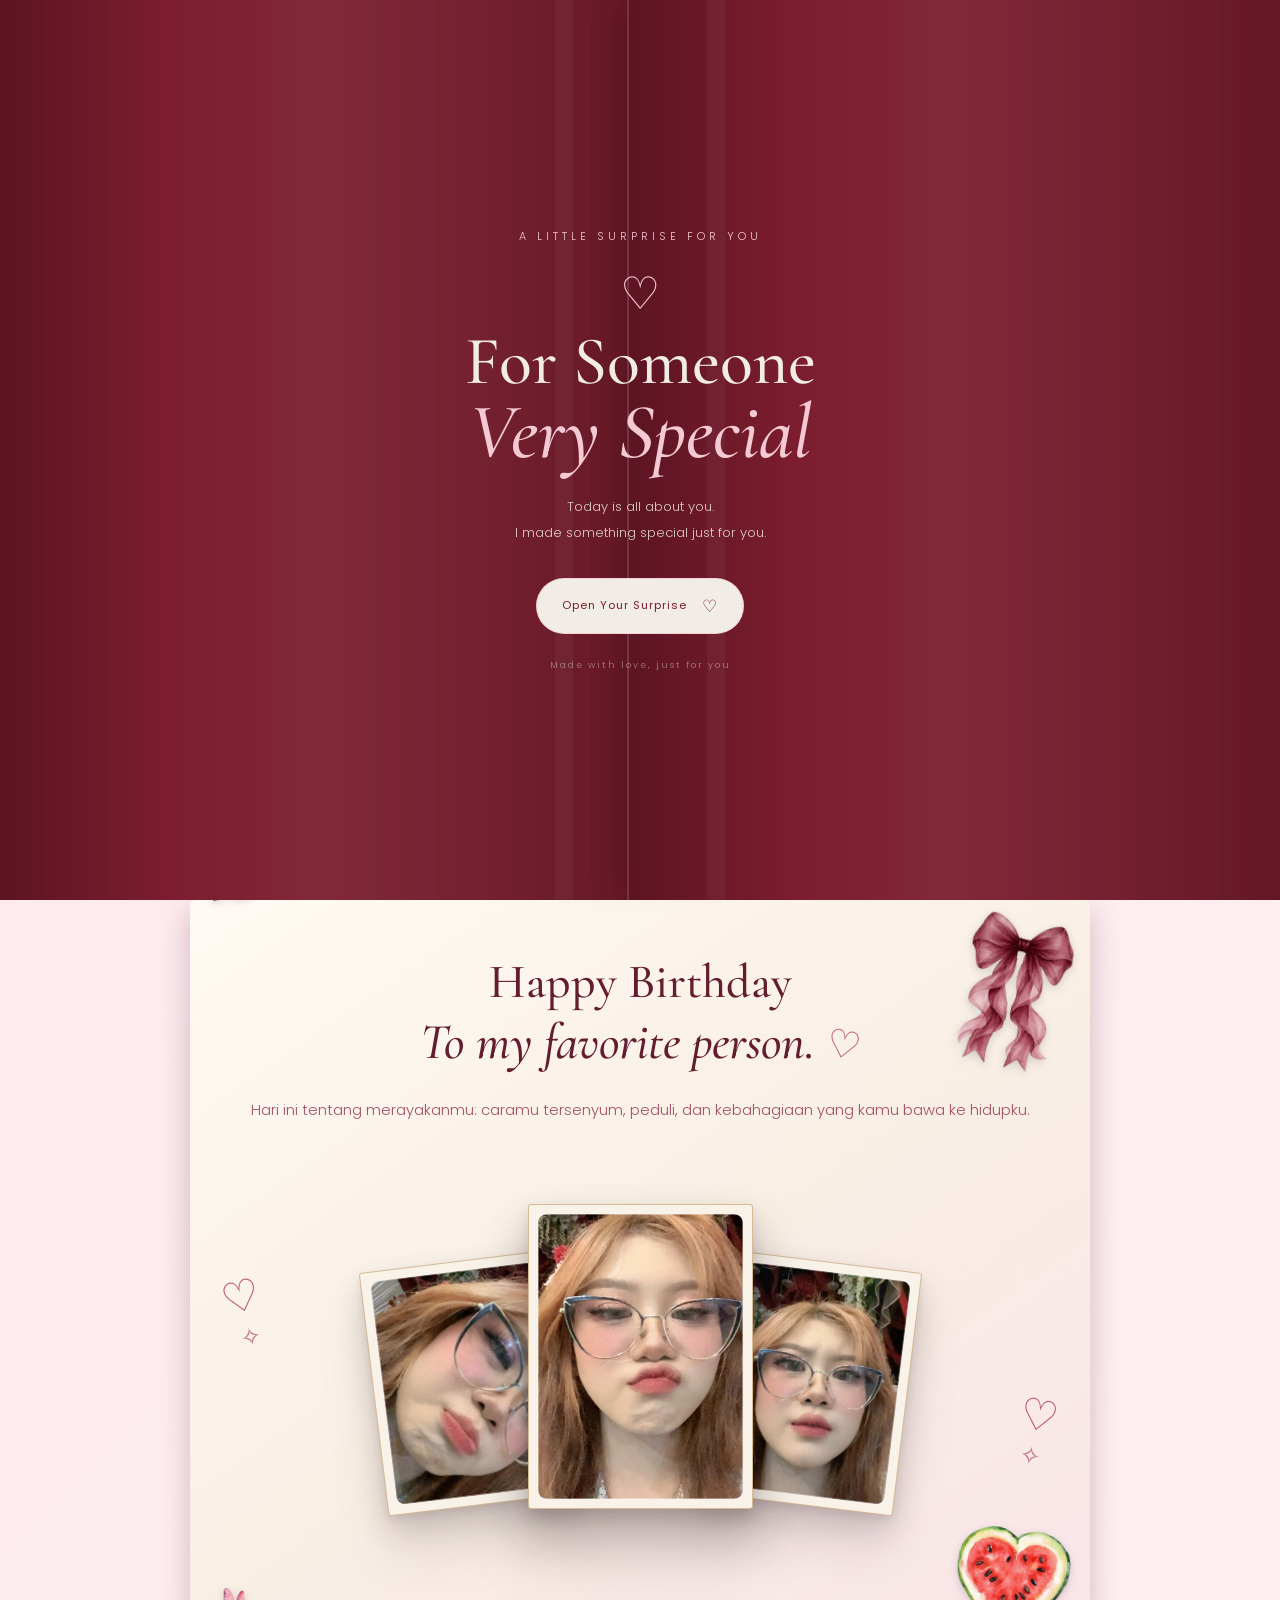
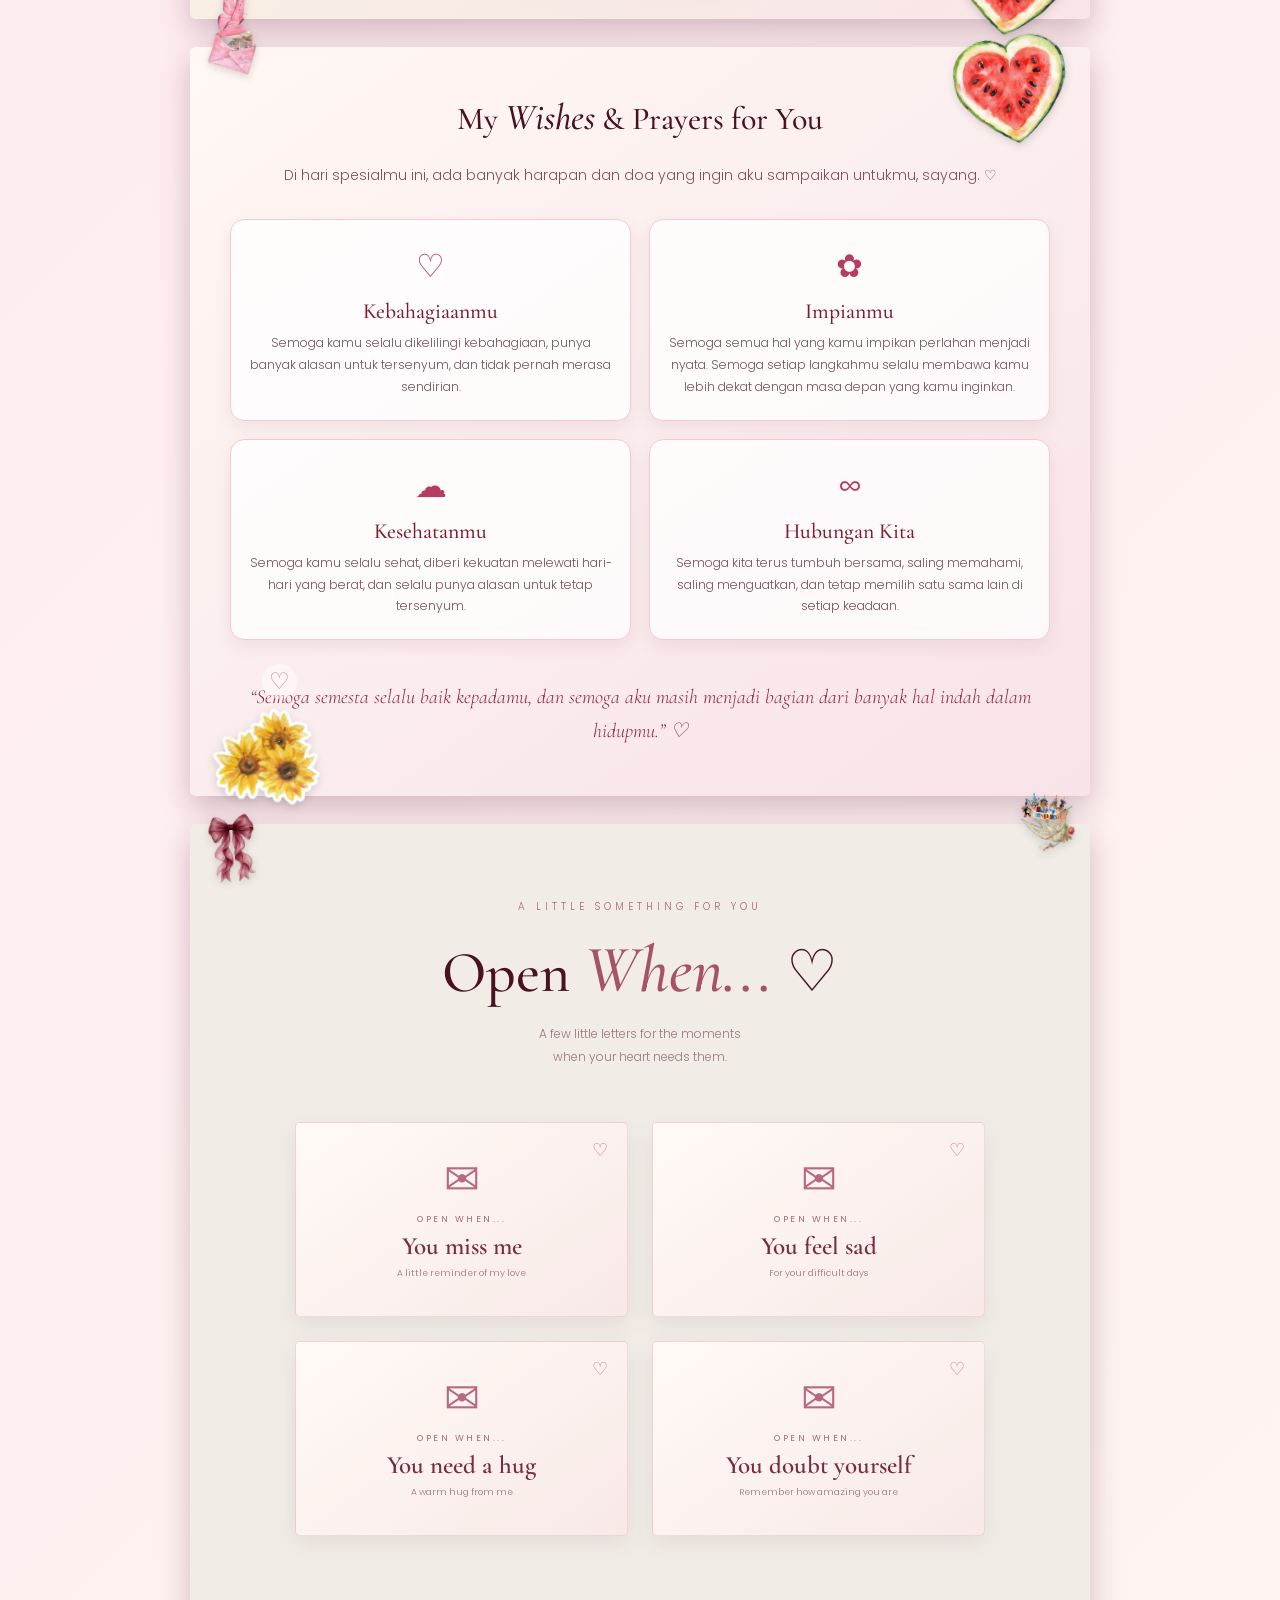
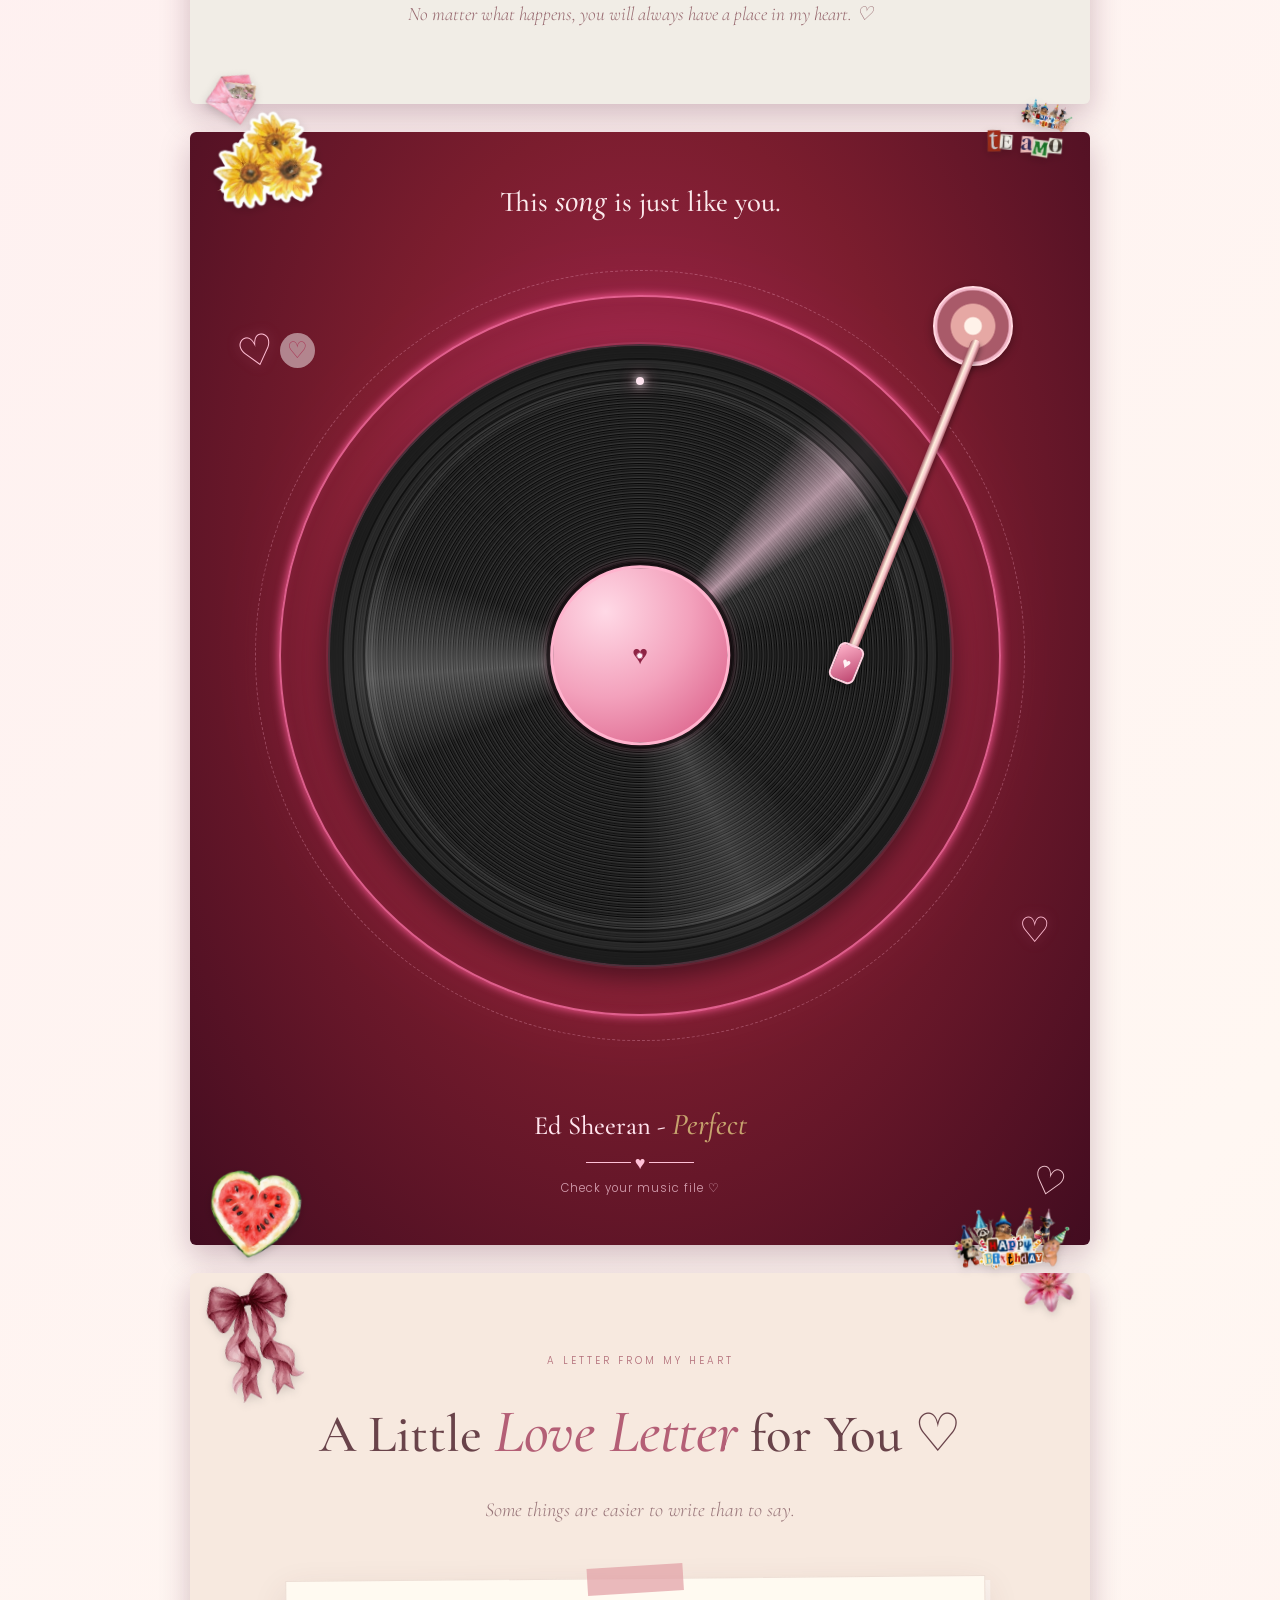
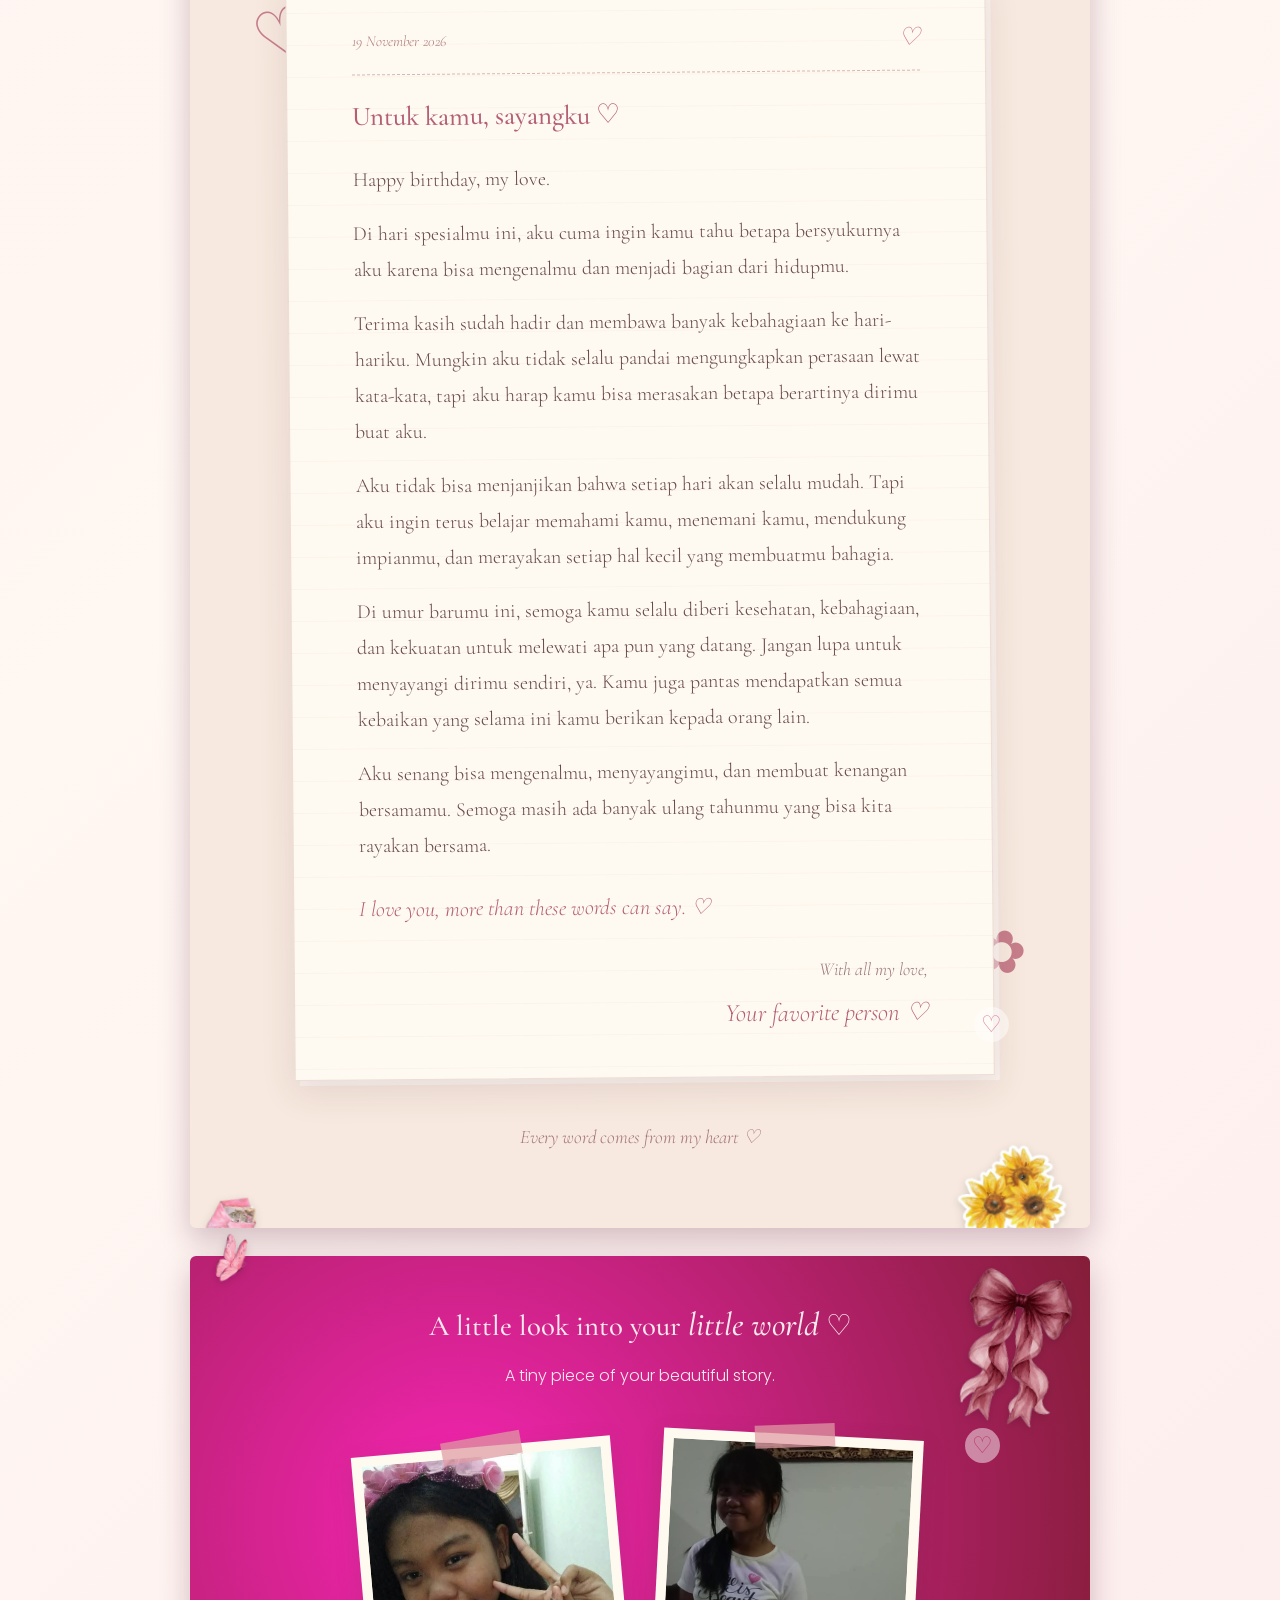
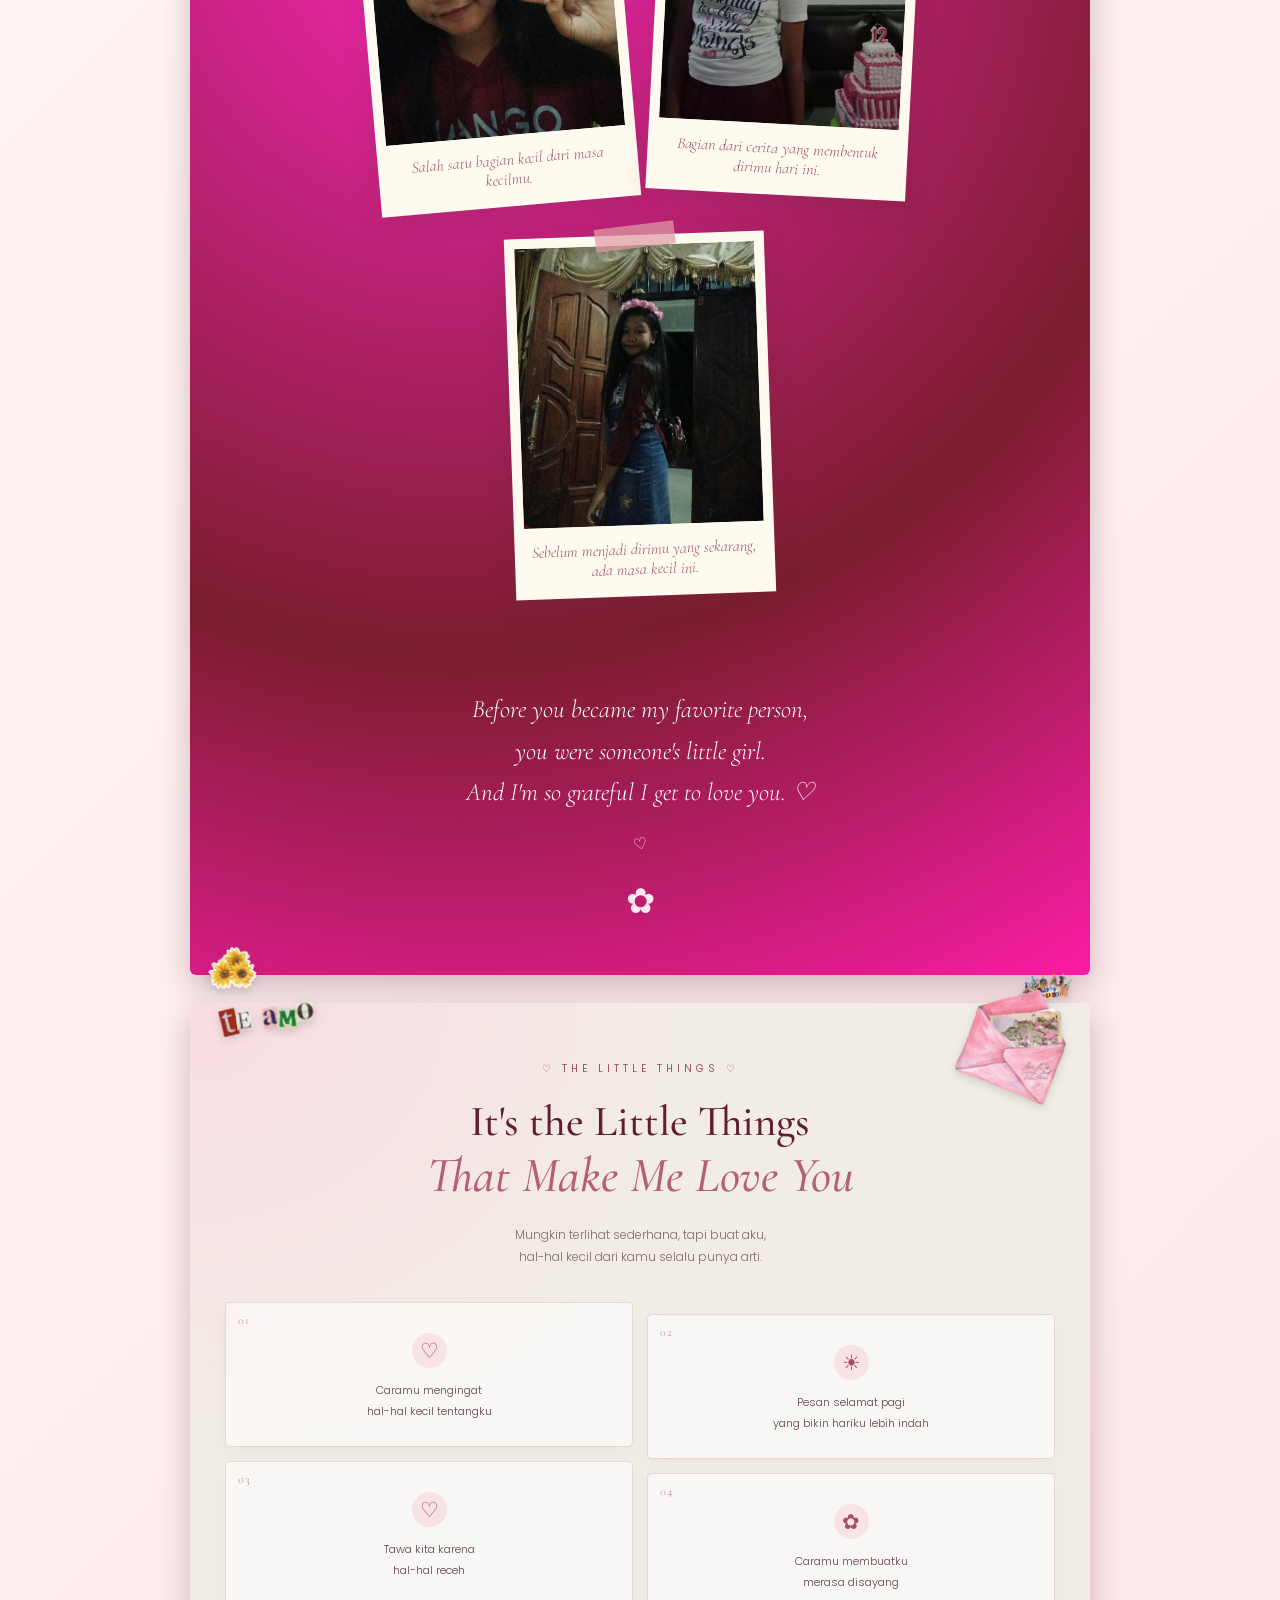
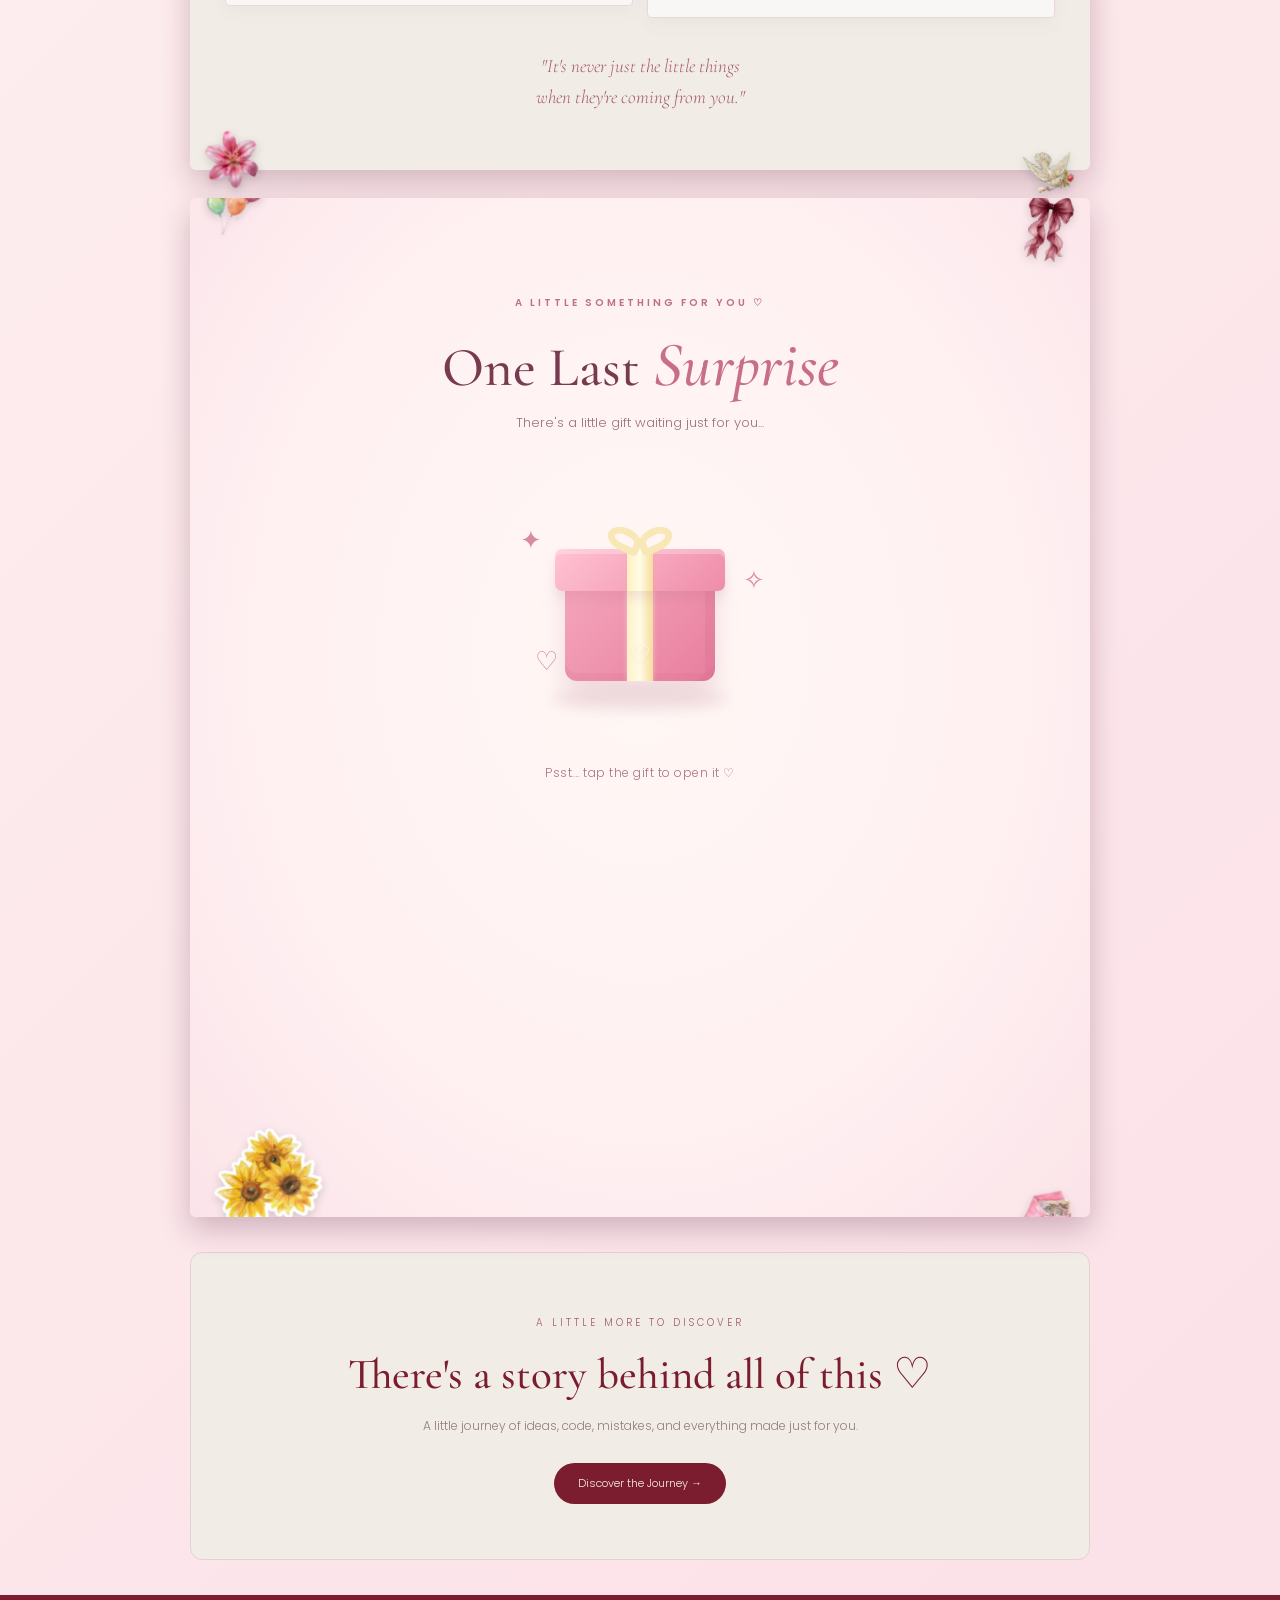
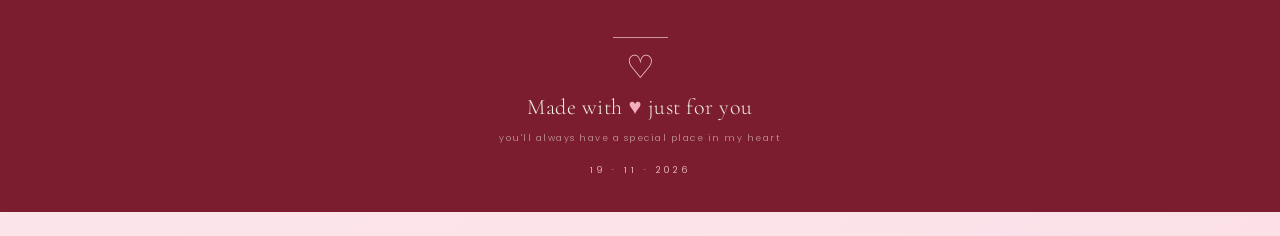
==== index.html @ ea7ae736 "Add files via upload" ====
<!DOCTYPE html>
<html lang="id">
<head>

<head>
  <meta charset="UTF-8">
  <meta name="viewport" content="width=device-width, initial-scale=1, viewport-fit=cover">
  <meta name="viewport" content="width=device-width, initial-scale=1.0">
  <title>For My Love ♡</title>

  <!-- Logo di tab browser -->
  <link rel="icon" type="image/png" href="img/stiker5.png">

  <!-- Font -->
  <link href="https://fonts.googleapis.com/css2?family=Cormorant+Garamond:ital,wght@0,500;1,500&family=Poppins:wght@300;400&display=swap" rel="stylesheet">

  <!-- CSS -->
  <link rel="stylesheet" href="style.css">
  
</head>

<body>




<!-- MINI FLOATING MUSIC CONTROL -->
<div class="floating-music" id="floatingMusic">
  <span class="floating-music-disc">♫</span>

  <button
    type="button"
    id="floatingMusicBtn"
    aria-label="Putar musik"
    title="Putar musik"
  >
    <span id="floatingMusicIcon">▶</span>
  </button>
</div>

<!-- ELEGANT CHAPTER NAVIGATION -->
<nav class="chapter-nav" id="chapterNav" aria-label="Navigasi halaman">
</nav>

  <!-- WELCOME OPENING SCREEN -->
<div class="welcome-screen" id="welcomeScreen">

  <div class="welcome-curtain curtain-left"></div>
  <div class="welcome-curtain curtain-right"></div>

  <div class="welcome-content" id="welcomeContent">

    <span class="welcome-subtitle">A little surprise for you</span>

    <div class="welcome-decoration">♡</div>

    <h1>
      For Someone<br>
      <em>Very Special</em>
    </h1>

    <p>
      Today is all about you.<br>
      I made something special just for you.
    </p>

    <button id="openBirthday">
      Open Your Surprise
      <span>♡</span>
    </button>

    <small>Made with love, just for you</small>

  </div>

</div>


<!-- 1. Hero - Birthday Cover -->
<section class="slide red hero hero-romantic">

  <div class="hero-decoration hero-star">✦</div>
  <div class="hero-decoration hero-heart">♡</div>
  <div class="hero-decoration hero-sparkle">✧</div>

  <div class="hero-photo-wrap">
    <span class="hero-photo-tape"></span>
    <span class="ph hero-photo">
      <img src="img/foto1.jpeg" alt="Foto ulang tahunmu">
    </span>
    <span class="hero-photo-caption">my favorite girl ♡</span>
  </div>

  <div class="hero-content">
    <span class="hero-eyebrow">A SPECIAL DAY FOR SOMEONE SPECIAL</span>

    <h1>Happy <em>Birthday</em></h1>

    <div class="hero-divider">
      <span></span> ♡ <span></span>
    </div>

    <h2>Ni Komang Ayu<br>Widiastuti</h2>

    <div class="hero-date">
      <span>19</span>
      <span class="date-divider">/</span>
      <span>11</span>
      <span class="date-divider">/</span>
      <span>2026</span>
    </div>

    <p class="hero-message">
      To the girl who makes<br>
      my world a little more beautiful.
    </p>

    <span class="hero-bottom-note">made with all my love ♡</span>
  </div>
  

</section>

<section class="birthday-countdown-strip">
  <p class="countdown-strip-label">
    ✦ COUNTING DOWN TO YOUR SPECIAL DAY ♡
  </p>

  <div class="countdown-strip-timer">
    <div>
      <span id="count-days">19</span>
      <small>DAYS</small>
    </div>
    <span>:</span>
    <div>
      <span id="count-hours">00</span>
      <small>HOURS</small>
    </div>
    <span>:</span>
    <div>
      <span id="count-minutes">00</span>
      <small>MINUTES</small>
    </div>
    <span>:</span>
    <div>
      <span id="count-seconds">00</span>
      <small>SECONDS</small>
    </div>
  </div>

  <p id="countdown-message">
    Every second brings us closer to you ♡
  </p>
</section>





<!-- 2. Favorite Person -->
<section class="slide cream center favorite-section">

  <div class="favorite-heading">
    <h3>Happy Birthday</h3>
    <h3><em>To my favorite person.</em> <span class="heading-heart">♡</span></h3>
  </div>

  <p class="favorite-message">
    Hari ini tentang merayakanmu: caramu tersenyum, peduli,
    dan kebahagiaan yang kamu bawa ke hidupku.
  </p>

  <div class="favorite-gallery">
    <span class="favorite-deco deco-left">♡<small>✧</small></span>

    <div class="favorite-photo">
      <img src="img/1.jpeg" alt="Foto kenangan 1">
    </div>

    <div class="favorite-photo">
      <img src="img/2.jpeg" alt="Foto kenangan 2">
    </div>

    <div class="favorite-photo">
      <img src="img/3.jpeg" alt="Foto kenangan 3">
    </div>

    <span class="favorite-deco deco-right">♡<small>✧</small></span>
  </div>

  <button class="hidden-love-heart heart-pos-1"
        data-heart="1" aria-label="Temukan hati tersembunyi">♡</button>
</section>



<!-- 3. Harapan dan Doa -->
<section class="slide cream center wishes-section">
  <h3>My <em>Wishes</em> & Prayers for You</h3>

  <p class="wishes-intro">
    Di hari spesialmu ini, ada banyak harapan dan doa
    yang ingin aku sampaikan untukmu, sayang. ♡
  </p>

  <div class="wishes-grid">

    <div class="wish-card">
      <span class="wish-icon">♡</span>
      <h4>Kebahagiaanmu</h4>
      <p>
        Semoga kamu selalu dikelilingi kebahagiaan,
        punya banyak alasan untuk tersenyum,
        dan tidak pernah merasa sendirian.
      </p>
    </div>

    <div class="wish-card">
      <span class="wish-icon">✿</span>
      <h4>Impianmu</h4>
      <p>
        Semoga semua hal yang kamu impikan
        perlahan menjadi nyata. Semoga setiap
        langkahmu selalu membawa kamu lebih dekat
        dengan masa depan yang kamu inginkan.
      </p>
    </div>

    <div class="wish-card">
      <span class="wish-icon">☁</span>
      <h4>Kesehatanmu</h4>
      <p>
        Semoga kamu selalu sehat, diberi kekuatan
        melewati hari-hari yang berat, dan selalu
        punya alasan untuk tetap tersenyum.
      </p>
    </div>

    <div class="wish-card">
      <span class="wish-icon">∞</span>
      <h4>Hubungan Kita</h4>
      <p>
        Semoga kita terus tumbuh bersama,
        saling memahami, saling menguatkan,
        dan tetap memilih satu sama lain
        di setiap keadaan.
      </p>
    </div>

  </div>

  <p class="wishes-ending">
    “Semoga semesta selalu baik kepadamu,
    dan semoga aku masih menjadi bagian
    dari banyak hal indah dalam hidupmu.” ♡
  </p>

  <button class="hidden-love-heart heart-pos-2"
        data-heart="2" aria-label="Temukan hati tersembunyi">♡</button>
</section>



<!-- OPEN WHEN LETTERS -->
<section class="slide open-when-section">

  <div class="open-when-heading">
    <span class="open-when-eyebrow">A LITTLE SOMETHING FOR YOU</span>

    <h3>Open <em>When...</em> ♡</h3>

    <p>
      A few little letters for the moments<br>
      when your heart needs them.
    </p>
  </div>
  <div class="open-when-grid">

    <!-- LETTER 1 -->
    <button class="open-when-envelope"
            type="button"
            data-letter="miss">
      <span class="envelope-icon">✉</span>
      <span class="envelope-heart">♡</span>
      <span class="envelope-label">OPEN WHEN...</span>
      <span class="envelope-title">You miss me</span>
      <span class="envelope-hint">A little reminder of my love</span>
    </button>

    <!-- LETTER 2 -->
    <button class="open-when-envelope"
            type="button"
            data-letter="sad">
      <span class="envelope-icon">✉</span>
      <span class="envelope-heart">♡</span>
      <span class="envelope-label">OPEN WHEN...</span>
      <span class="envelope-title">You feel sad</span>
      <span class="envelope-hint">For your difficult days</span>
    </button>

    <!-- LETTER 3 -->
    <button class="open-when-envelope"
            type="button"
            data-letter="hug">
      <span class="envelope-icon">✉</span>
      <span class="envelope-heart">♡</span>
      <span class="envelope-label">OPEN WHEN...</span>
      <span class="envelope-title">You need a hug</span>
      <span class="envelope-hint">A warm hug from me</span>
    </button>

    <!-- LETTER 4 -->
    <button class="open-when-envelope"
            type="button"
            data-letter="doubt">
      <span class="envelope-icon">✉</span>
      <span class="envelope-heart">♡</span>
      <span class="envelope-label">OPEN WHEN...</span>
      <span class="envelope-title">You doubt yourself</span>
      <span class="envelope-hint">Remember how amazing you are</span>
    </button>

  </div>

  <p class="open-when-footer">
    No matter what happens, you will always have a place in my heart. ♡
  </p>

  <!-- LETTER POPUP -->
  <dialog class="open-when-dialog" id="openWhenDialog">

    <div class="letter-paper">

      <button class="letter-close"
              id="closeOpenWhen"
              type="button"
              aria-label="Close letter">
        ×
      </button>

      <span class="letter-decoration">♡</span>

      <p class="letter-small-title">A LITTLE LETTER FOR YOU</p>

      <h2 id="openWhenTitle">When You Miss Me</h2>

      <div class="letter-divider">
        <span>✧</span>
      </div>

      <div class="letter-content" id="openWhenContent"></div>

      <div class="letter-signature">
        With all my love,
        <span>Your favorite person ♡</span>
      </div>

    </div>

  </dialog>

</section>



<!-- 4. Lagu -->
<section class="slide red center music-section">

  <h3>This <em>song</em> is just like you.</h3>

  <div class="record-stage">

    <span class="music-deco heart heart-one">♡</span>
    <span class="music-deco heart heart-two">♡</span>

    <div class="record-glow"></div>

    <div class="vinyl" id="vinyl"
         role="button" tabindex="0"
         aria-label="Putar atau jeda lagu"
         title="Klik untuk pause/play">

      <div class="vinyl-shine"></div>

      <div class="vinyl-label">
        <span>♥</span>
        <i></i>
      </div>

      <span class="vinyl-marker"></span>
    </div>

    <div class="tonearm">
      <div class="tonearm-base"></div>

      <div class="tonearm-stick">
        <div class="tonearm-head">♥</div>
      </div>
    </div>

  </div>

  <!-- JUDUL LAGU DI BAWAH PIRINGAN -->
  <div class="song-caption">
    <p>Ed Sheeran - <em>Perfect</em></p>

    <div class="song-divider">
      <span>♥</span>
    </div>

    <small id="music-status">A song just for you ♡</small>
  </div>

  <audio
    id="audio"
    src="musik/Ed Sheeran - Perfect Lirik Terjemahan.mp3"
    loop
    preload="auto">
  </audio>

  <button class="hidden-love-heart heart-pos-3"
          data-heart="3"
          aria-label="Temukan hati tersembunyi">♡</button>

</section>



<!-- 5. Love Letter -->
<section class="slide cream center love-letter">

  <div class="letter-decoration letter-heart">♡</div>
  <div class="letter-decoration letter-flower">✿</div>

  <p class="letter-eyebrow">A LETTER FROM MY HEART</p>

  <h3>A Little <em>Love Letter</em> for You ♡</h3>

  <p class="letter-subtitle">
    Some things are easier to write than to say.
  </p>

  <div class="letter-paper">

    <span class="letter-tape"></span>

    <div class="letter-top">
      <span>19 November 2026</span>
      <span class="letter-small-heart">♡</span>
    </div>

    <div class="letter-content">

      <p class="letter-greeting">Untuk kamu, sayangku ♡</p>

      <p>
        Happy birthday, my love.
      </p>

      <p>
        Di hari spesialmu ini, aku cuma ingin kamu tahu
        betapa bersyukurnya aku karena bisa mengenalmu
        dan menjadi bagian dari hidupmu.
      </p>

      <p>
        Terima kasih sudah hadir dan membawa banyak
        kebahagiaan ke hari-hariku. Mungkin aku tidak
        selalu pandai mengungkapkan perasaan lewat kata-kata,
        tapi aku harap kamu bisa merasakan betapa berartinya
        dirimu buat aku.
      </p>

      <p>
        Aku tidak bisa menjanjikan bahwa setiap hari
        akan selalu mudah. Tapi aku ingin terus belajar
        memahami kamu, menemani kamu, mendukung impianmu,
        dan merayakan setiap hal kecil yang membuatmu bahagia.
      </p>

      <p>
        Di umur barumu ini, semoga kamu selalu diberi
        kesehatan, kebahagiaan, dan kekuatan untuk melewati
        apa pun yang datang. Jangan lupa untuk menyayangi
        dirimu sendiri, ya. Kamu juga pantas mendapatkan
        semua kebaikan yang selama ini kamu berikan kepada orang lain.
      </p>

      <p>
        Aku senang bisa mengenalmu, menyayangimu,
        dan membuat kenangan bersamamu. Semoga masih
        ada banyak ulang tahunmu yang bisa kita rayakan bersama.
      </p>

      <p class="letter-closing">
        I love you, more than these words can say. ♡
      </p>

      <div class="letter-signature">
        With all my love,
        <span>Your favorite person ♡</span>
      </div>

    </div>

  </div>

  <p class="letter-footer">
    Every word comes from my heart ♡
  </p>

  <button class="hidden-love-heart heart-pos-4"
        data-heart="4" aria-label="Temukan hati tersembunyi">♡</button>

</section>





<!-- 6. Little You -->
<section class="slide red center little-you">

  <h3>A little look into your <em>little world</em> ♡</h3>

  <p class="little-you-subtitle">
    A tiny piece of your beautiful story.
  </p>

  <div class="little-you-gallery">

    <!-- Foto 1 -->
    <div class="little-you-frame photo-one">
      <span class="little-you-tape"></span>
      <span class="ph">
        <img src="img/old1.jpeg" alt="Foto masa kecil 1">
      </span>
      <p class="little-you-caption">Salah satu bagian kecil dari masa kecilmu.</p>
    </div>

    <!-- Foto 2 -->
    <div class="little-you-frame photo-two">
      <span class="little-you-tape"></span>
      <span class="ph">
        <img src="img/old2.jpeg" alt="Foto masa kecil 2">
      </span>
      <p class="little-you-caption">Bagian dari cerita yang membentuk dirimu hari ini.</p>
    </div>

    <!-- Foto 3 -->
    <div class="little-you-frame photo-three">
      <span class="little-you-tape"></span>
      <span class="ph">
        <img src="img/old3.jpeg" alt="Foto masa kecil 3">
      </span>
      <p class="little-you-caption">Sebelum menjadi dirimu yang sekarang, ada masa kecil ini.</p>
    </div>

  </div>

  <p class="little-you-message">
    Before you became my favorite person,<br>
    you were someone's little girl.<br>
    And I'm so grateful I get to love you. ♡
  </p>

  <span class="little-you-heart heart-one">♡</span>
  <span class="little-you-heart heart-two">✿</span>

  
<button class="hidden-love-heart heart-pos-5"
        data-heart="5" aria-label="Temukan hati tersembunyi">♡</button>
</section>

<!-- 7. Little Things I Love About You -->
<section class="slide cream center little-things">
  <span class="little-tag">♡ THE LITTLE THINGS ♡</span>

  <h3>
    It's the Little Things<br>
    <em>That Make Me Love You</em>
  </h3>

  <p class="little-intro">
    Mungkin terlihat sederhana, tapi buat aku,<br>
    hal-hal kecil dari kamu selalu punya arti.
  </p>

  <div class="little-grid">
    <div class="little-card">
      <span class="little-number">01</span>
      <span class="little-icon">♡</span>
      <p>Caramu mengingat<br>hal-hal kecil tentangku</p>
    </div>

    <div class="little-card">
      <span class="little-number">02</span>
      <span class="little-icon">☀</span>
      <p>Pesan selamat pagi<br>yang bikin hariku lebih indah</p>
    </div>

    <div class="little-card">
      <span class="little-number">03</span>
      <span class="little-icon">♡</span>
      <p>Tawa kita karena<br>hal-hal receh</p>
    </div>

    <div class="little-card">
      <span class="little-number">04</span>
      <span class="little-icon">✿</span>
      <p>Caramu membuatku<br>merasa disayang</p>
    </div>
  </div>

  <p class="little-ending">
    "It's never just the little things<br>
    when they're coming from you."
  </p>
</section>


<!-- 8. One Last Surprise -->
<section class="slide cream center surprise-gift" id="surpriseGift">
  <div class="gift-heading">
    <span class="gift-eyebrow">A LITTLE SOMETHING FOR YOU ♡</span>
    <h3>One Last <em>Surprise</em></h3>
    <p>There's a little gift waiting just for you...</p>
  </div>

  <div class="gift-stage">
    <div class="gift-sparkle sparkle-one">✦</div>
    <div class="gift-sparkle sparkle-two">✧</div>
    <div class="gift-sparkle sparkle-three">♡</div>

    <button
      class="gift-box"
      id="giftBox"
      type="button"
      aria-label="Buka hadiah"
      aria-expanded="false"
    >
      <span class="gift-lid">
        <span class="gift-lid-ribbon"></span>
        <span class="gift-bow">
          <span></span>
          <span></span>
        </span>
      </span>

      <span class="gift-body">
        <span class="gift-body-ribbon"></span>
        <span class="gift-front-heart">♡</span>
      </span>
    </button>

    <div class="gift-shadow"></div>
  </div>

  <p class="gift-hint" id="giftHint">
    Psst... tap the gift to open it ♡
  </p>

  <div class="gift-reveal" id="giftReveal" aria-hidden="true">
    <div class="gift-reveal-items">
      <span class="gift-teddy">🧸</span>
      <span class="gift-flower">🌷</span>
      <span class="gift-heart">💗</span>
    </div>

    <h4>A little gift for my favorite girl ♡</h4>

    <p>
      If I could put all the happiness in the world
      inside this box, I would give it all to you.
    </p>

    <div class="gift-final-decor">♡　✿　♡</div>

    <button class="gift-replay" id="giftReplay" type="button">
      Open it again ↻
    </button>
  </div>

  <div class="gift-confetti" id="giftConfetti" aria-hidden="true"></div>
</section>

<!-- Hidden Love Counter -->
<div class="hidden-love-counter" id="hiddenLoveCounter">
  <span>♡</span>
  <span id="hiddenLoveCount">0</span>/5 hearts found
</div>

<!-- Secret Love Message -->
<div class="hidden-love-modal" id="hiddenLoveModal">
  <div class="hidden-love-card">
    <span class="secret-big-heart">♥</span>
    <p class="secret-eyebrow">A LITTLE SECRET FOR YOU</p>

    <h3>You Found My <em>Hidden Love</em> ♡</h3>

    <p class="secret-message">
      Sebenarnya, ada satu hal yang ingin selalu aku ingatkan
      kepadamu...

      <br><br>

      Dari sekian banyak hal indah di dunia ini,
      salah satu yang paling aku syukuri adalah
      bisa mengenal dan memiliki kamu di hidupku.

      <br><br>

      Kalau suatu hari kamu merasa tidak cukup baik,
      ingatlah bahwa di mata seseorang,
      kamu selalu menjadi seseorang yang istimewa.

      <br><br>

      And that someone is me. I love you. ♡
    </p>

    <div class="secret-decoration">♡ ✿ ♡</div>

    <button id="closeSecretMessage" type="button">
      Keep this in your heart ♡
    </button>
  </div>
</div>


<!-- BEHIND THE SCENES LINK -->
<section class="behind-teaser">
  <span>A LITTLE MORE TO DISCOVER</span>

  <h2>There's a story behind all of this ♡</h2>

  <p>
    A little journey of ideas, code, mistakes,
    and everything made just for you.
  </p>

  <a href="behind-the-scenes.html">
    Discover the Journey →
  </a>
</section>

<footer class="love-footer">
  <span class="footer-line"></span>
  <div class="footer-heart">♡</div>
  <p>Made with <span>♥</span> just for you</p>
  <small>you'll always have a special place in my heart</small>
  <div class="footer-date">19 · 11 · 2026</div>
</footer>
<script src="script.js"></script>
</body>
</html>
---- style.css ----
:root {
  --red: #7b1d2e;
  --cream: #f1ede6;
  --pink: #f3c9d3;
  --ink: #4a1220;
}

* {
  box-sizing: border-box;
  margin: 0;
}

body {
  font-family: Poppins, sans-serif;
  font-weight: 300;
  background: linear-gradient(135deg, #fde8ee, #fff7f2, #fbe0e8);
  padding: 24px 0;
}

.slide {
  width: min(94%, 900px);
  min-height: 480px;
  margin: 28px auto;
  padding: 48px 40px;
  border-radius: 6px;
  box-shadow: 0 12px 30px rgba(80, 20, 52, 0.25);
  display: flex;
  flex-direction: column;
  justify-content: center;
  gap: 18px;
  opacity: 0;
  transform: translateY(24px);
  transition: .8s;
  position: relative;
  overflow: visible;
}

.slide.show {
  opacity: 1;
  transform: none;
}

.red {
  background: radial-gradient(
    circle at 30% 20%,
    #f725b5,
    var(--red) 60%,
    #fb1ca6
  );
  color: #fbe9ec;
}

.cream {
  background: var(--cream);
  color: var(--ink);
}

.center {
  align-items: center;
  text-align: center;
}

h1,
h2,
h3,
em {
  font-family: 'Cormorant Garamond', serif;
  font-weight: 500;
}

h1 {
  font-size: 2.2rem;
}

h2 {
  font-size: 1.4rem;
}

h3 {
  font-size: 1.8rem;
}

em {
  font-style: italic;
  font-size: 1.15em;
}

mark {
  background: #222;
  color: #fff;
  padding: 0 6px;
  font-size: .7em;
  font-family: Poppins;
}

small {
  opacity: .8;
}

.ph {
  display: block;
  background: var(--pink);
  overflow: hidden;
  position: relative;
}

.ph img {
  width: 100%;
  height: 100%;
  object-fit: cover;
  display: block;
}

.hero {
  flex-direction: row;
  align-items: center;
  gap: 40px;
}

.hero .ph {
  width: 260px;
  height: 320px;
  flex: none;
  filter: grayscale(1);
  border-radius: 4px;
}

.hero div {
  display: flex;
  flex-direction: column;
  gap: 10px;
}

.row {
  display: flex;
  gap: 22px;
  flex-wrap: wrap;
  justify-content: center;
}

.round .ph {
  width: 110px;
  height: 110px;
  border-radius: 50%;
  border: 4px solid #fff;
}

.polas figure {
  position: relative;
  background: #fff;
  padding: 10px 10px 28px;
  color: #fc2bd9;
  width: 170px;
  box-shadow: 0 6px 14px rgba(0, 0, 0, .35);
  transition: .3s;
}

.polas figure:nth-child(odd) {
  transform: rotate(-4deg);
}

.polas figure:nth-child(even) {
  transform: rotate(3deg);
}

.polas figure:hover {
  transform: rotate(0) scale(1.06);
}

.polas .ph {
  height: 150px;
}

figcaption {
  font-size: .75rem;
  margin-top: 8px;
}


/* =====================================
   ROMANTIC VINYL PLAYER
===================================== */

.music-section {
  overflow: hidden;
  position: relative;
  background:
    radial-gradient(ellipse at 50% 38%,
      #a32650 0%,
      #7b1d2e 45%,
      #420c20 100%);
}

.music-section h3 {
  position: relative;
  z-index: 5;
  margin-bottom: 6px;
}

.record-stage {
  width: 100%;
  max-width: 390px;
  aspect-ratio: 1;
  margin: 0 auto;
  position: relative;
  display: grid;
  place-items: center;
  isolation: isolate;
}

/* Cahaya pink di belakang piringan */
.record-glow {
  position: absolute;
  width: 83%;
  aspect-ratio: 1;
  border-radius: 50%;
  background: #ff4788;
  filter: blur(48px);
  opacity: .17;
  z-index: -1;
}

/* Lingkaran neon di luar vinyl */
.record-stage::before {
  content: "";
  position: absolute;
  width: 88%;
  aspect-ratio: 1;
  border-radius: 50%;
  border: 2px solid rgba(255, 117, 170, .75);
  box-shadow:
    0 0 10px #ff5c9b,
    inset 0 0 10px rgba(255, 92, 155, .12);
  animation: orbitGlow 4s ease-in-out infinite alternate;
}

.record-stage::after {
  content: "";
  position: absolute;
  width: 94%;
  aspect-ratio: 1;
  border-radius: 50%;
  border: 1px dashed rgba(255, 183, 211, .3);
  animation: orbitGlow 6s linear infinite alternate-reverse;
}

/* Badan piringan */
.vinyl {
width: 76%;
aspect-ratio: 1;
position: absolute;
transform: translate(-50%, -50%);
z-index: 2;
overflow: hidden;
border-radius: 50%;
cursor: pointer;
  

  background:
    radial-gradient(
      circle,
      transparent 0 14%,
      rgba(0,0,0,.85) 14.5% 15.5%,
      transparent 16%
    ),
    repeating-radial-gradient(
      circle at center,
      #171717 0px,
      #292929 1px,
      #080808 2px,
      #353535 3px,
      #111 5px
    );

  border: 2px solid #4b303b;

  box-shadow:
    0 12px 25px rgba(0,0,0,.45),
    inset 0 0 15px #000,
    0 0 0 2px rgba(255, 180, 208, .12);

  transform: rotate(0deg);
}

/* Pantulan cahaya yang berputar bersama piringan */
.vinyl-shine {
  position: absolute;
  inset: 0;
  border-radius: 50%;
  pointer-events: none;

  background:
    conic-gradient(
      from 0deg,
      transparent 0deg 25deg,
      rgba(255,255,255,.03) 35deg,
      rgba(255,210,230,.65) 48deg,
      rgba(255,255,255,.08) 58deg,
      transparent 78deg 135deg,
      rgba(255,255,255,.15) 155deg,
      transparent 180deg 245deg,
      rgba(255,255,255,.23) 265deg,
      transparent 290deg 360deg
    );

  box-shadow:
    inset 0 0 0 12px rgba(255,255,255,.04),
    inset 0 0 0 14px rgba(0,0,0,.5),
    inset 0 0 0 22px rgba(255,255,255,.09),
    inset 0 0 0 24px rgba(0,0,0,.5),
    inset 0 0 0 33px rgba(255,255,255,.07),
    inset 0 0 0 35px rgba(0,0,0,.5),
    inset 0 0 0 45px rgba(255,255,255,.05);
}

/* Label pink di tengah */
.vinyl-label {
  width: 29%;
  aspect-ratio: 1;
  position: absolute;
  left: 50%;
  top: 50%;
  transform: translate(-50%, -50%);
  border-radius: 50%;
  z-index: 3;

  display: flex;
  align-items: center;
  justify-content: center;

  color: #8e2445;
  font-size: 27px;

  background:
    radial-gradient(circle at 30% 25%,
      #ffd9e6,
      #f3a1bc 48%,
      #d6537f 100%);

  border: 3px solid #ffb4ce;

  box-shadow:
    0 0 0 4px rgba(0,0,0,.65),
    0 0 12px rgba(255,124,174,.5);
}

.vinyl-label i {
  position: absolute;
  width: 7px;
  height: 7px;
  background: #fff5fa;
  border: 1px solid #b95c7d;
  border-radius: 50%;
}

.vinyl-marker {
  position: absolute;
  top: 5%;
  left: calc(50% - 4px);
  width: 8px;
  height: 8px;
  border-radius: 50%;
  z-index: 4;
  background: #ffe4ef;
  box-shadow: 0 0 9px #fff, 0 0 16px #ff7ba9;
}

/* Lengan pemutar di sisi kanan */
.tonearm {
  position: absolute;
  z-index: 5;
  width: 27%;
  height: 55%;
  top: 5%;
  right: 4%;
  pointer-events: none;
}

.tonearm-base {
  position: absolute;
  top: 0;
  right: 2%;
  width: 36%;
  aspect-ratio: 1;
  border-radius: 50%;

  background: radial-gradient(
    circle,
    #fff2e9 0 15%,
    #e6a8a4 18% 40%,
    #a95a69 43% 65%,
    #f2b6c8 68% 100%
  );

  border: 2px solid #ffd6df;
  box-shadow: 0 3px 10px #0005;
}

.tonearm-stick {
  position: absolute;
  top: 12%;
  right: 16%;

  width: 10px;
  height: 76%;

  border-radius: 10px;

  background: linear-gradient(
    90deg,
    #a65d68,
    #fff0df 40%,
    #f7c5cb 70%,
    #a65d68
  );

  transform: rotate(22deg);
  transform-origin: top center;

  box-shadow: 2px 3px 5px #0005;
}


/* Kotak kecil yang BENAR-BENAR menempel di ujung batang */
.tonearm-head {
  position: absolute;

  left: 50%;
  bottom: -25px;

  width: 27px;
  height: 39px;

  display: grid;
  place-items: center;

  border-radius: 7px;

  transform: translateX(-50%);

  color: #fff2f5;
  font-size: 15px;

  background: linear-gradient(
    135deg,
    #ffb4cb,
    #bd456f
  );

  border: 2px solid #ffd1e0;

  box-shadow: 0 3px 8px #0005;

  z-index: 10;
}

/* Dekorasi hati dan not musik */
.music-deco {
  position: absolute;
  z-index: 4;
  color: #ffbed4;
  text-shadow: 0 0 12px rgba(255,140,185,.5);
  pointer-events: none;
  animation: floatDecor 3s ease-in-out infinite;
}

.heart {
  font-family: Georgia, serif;
  font-size: 42px;
}

.heart-one {
  top: 10%;
  left: 1%;
  transform: rotate(-15deg);
}

.heart-two {
  right: 0;
  bottom: 14%;
  font-size: 35px;
  animation-delay: 1s;
}

.note {
  font-size: 36px;
}

.note-one {
  left: 0;
  top: 47%;
  animation-delay: .5s;
}

.note-two {
  right: 0;
  top: 34%;
  animation-delay: 1.2s;
}

.note-three {
  left: 13%;
  bottom: 4%;
  animation-delay: .8s;
}

@keyframes floatDecor {
  0%, 100% {
    margin-top: 0;
    opacity: .8;
  }
  50% {
    margin-top: -9px;
    opacity: 1;
  }
}

@keyframes orbitGlow {
  from {
    filter: brightness(.8);
    transform: rotate(0deg) scale(.98);
  }
  to {
    filter: brightness(1.25);
    transform: rotate(12deg) scale(1.02);
  }
}

/* Judul lagu */

/* =====================================
   SONG CAPTION — DI BAWAH VINYL
===================================== */

.song-caption {
  position: relative;
  z-index: 6;

  width: 100%;
  max-width: 390px;

  margin: 22px auto 0;
  padding: 0 10px;

  text-align: center;
}

.song-caption p {
  margin: 0;

  font-family: "Cormorant Garamond", serif;
  font-size: 1.65rem;
  font-weight: 500;

  color: #ffe4ed;
  line-height: 1.3;
}

.song-caption p em {
  color: #c6a36e;
  font-style: italic;
}

.song-divider {
  display: flex;
  justify-content: center;
  align-items: center;
  gap: 8px;

  margin: 9px auto 6px;
  color: #ffc1d7;
}

.song-divider::before,
.song-divider::after {
  content: "";
  width: 42px;
  height: 1px;
  background: rgba(255, 193, 215, .65);
}

.song-divider span {
  font-size: 16px;
}

#music-status {
  display: block;
  color: #f5c8d8;

  font-family: "Poppins", sans-serif;
  font-size: .72rem;
  letter-spacing: 1px;
}

@media (max-width: 640px) {
  .song-caption {
    margin-top: 18px;
  }

  .song-caption p {
    font-size: 1.4rem;
  }
}


.song-divider {
  display: flex;
  justify-content: center;
  align-items: center;
  gap: 4px;
  margin: 4px auto;
  color: #ffc1d7;
}

.song-divider::before,
.song-divider::after {
  content: "";
  width: 45px;
  height: 1px;
  background: #ffc1d7;
}

.song-divider span {
  font-size: 18px;
}

#music-status {
  color: #f5c8d8;
  font-size: .72rem;
  letter-spacing: 1px;
}

#audio {
  display: none;
}

/* Responsif untuk HP */
@media (max-width: 640px) {
  .record-stage {
    max-width: 320px;
  }

  .vinyl {
    width: 76%;
  }

  .heart {
    font-size: 32px;
  }

  .note {
    font-size: 28px;
  }

  .song-caption p {
    font-size: 1.25rem;
  }
}

@media (prefers-reduced-motion: reduce) {
  .record-stage::before,
  .record-stage::after,
  .music-deco {
    animation: none;
  }
}


/* FIX: PAKSA PIRINGAN BERPUTAR */
.music-section .record-stage .vinyl.play {
  animation: vinylSpinFix 2.5s linear infinite !important;
  transform-origin: center center;
  will-change: transform;
}

@keyframes vinylSpinFix {
  from {
    transform: rotate(0deg);
  }
  to {
    transform: rotate(360deg);
  }
}


.grid3 {
  display: grid;
  grid-template-columns: repeat(3, 1fr);
  gap: 26px;
}

.grid3 .ph {
  width: 70px;
  height: 70px;
  margin: 0 auto 8px;
}

.grid3 p {
  font-size: .8rem;
}

.letter p {
  font-size: .9rem;
  line-height: 1.8;
  max-width: 560px;
}

.note {
  list-style: none;
  background: #fff;
  padding: 22px 28px;
  box-shadow: 0 6px 14px rgba(0, 0, 0, .2);
  transform: rotate(2deg);
  text-align: left;
}

.note li {
  padding: 4px 0;
  font-size: .9rem;
}

.note li::before {
  content: "\2726  ";
  color: var(--red);
}

footer {
  text-align: center;
  padding: 20px;
  color: var(--red);
  font-size: .8rem;
}

@media (max-width: 640px) {
  .hero {
    flex-direction: column;
  }

  .grid3 {
    grid-template-columns: repeat(2, 1fr);
  }

  .slide {
    padding: 32px 20px;
  }
}

@media (prefers-reduced-motion: reduce) {
  .slide {
    transition: none;
    opacity: 1;
    transform: none;
  }

  .vinyl.play {
    animation: none;
  }
}


/* =====================================
   SCROLL REVEAL ANIMATION
===================================== */

/* Kondisi awal elemen */
.reveal {
  opacity: 0;
  transform: translateY(35px);
  transition:
    opacity .8s ease,
    transform .8s cubic-bezier(.2, .7, .2, 1);
  transition-delay: var(--delay, 0ms);
  will-change: opacity, transform;
}

/* Muncul saat masuk layar */
.reveal.show {
  opacity: 1;
  transform: translateY(0);
}

/* Judul muncul sedikit lebih dramatis */
.reveal-up {
  opacity: 0;
  transform: translateY(45px);
  transition:
    opacity .9s ease,
    transform .9s cubic-bezier(.16, 1, .3, 1);
  transition-delay: var(--delay, 0ms);
}

.reveal-up.show {
  opacity: 1;
  transform: translateY(0);
}

/* Foto muncul dengan efek zoom */
.reveal-zoom {
  opacity: 0;
  transform: scale(.88);
  transition:
    opacity .8s ease,
    transform .9s cubic-bezier(.16, 1, .3, 1);
  transition-delay: var(--delay, 0ms);
}

.reveal-zoom.show {
  opacity: 1;
  transform: scale(1);
}

/* Elemen masuk dari kiri */
.reveal-left {
  opacity: 0;
  transform: translateX(-35px);
  transition:
    opacity .8s ease,
    transform .8s ease;
  transition-delay: var(--delay, 0ms);
}

.reveal-left.show {
  opacity: 1;
  transform: translateX(0);
}

/* Elemen masuk dari kanan */
.reveal-right {
  opacity: 0;
  transform: translateX(35px);
  transition:
    opacity .8s ease,
    transform .8s ease;
  transition-delay: var(--delay, 0ms);
}

.reveal-right.show {
  opacity: 1;
  transform: translateX(0);
}

/* Hormati pengaturan pengurangan animasi */
@media (prefers-reduced-motion: reduce) {
  .reveal,
  .reveal-up,
  .reveal-zoom,
  .reveal-left,
  .reveal-right {
    opacity: 1;
    transform: none;
    transition: none;
    will-change: auto;
  }
}


/* ==================================
   SCRAPBOOK STICKERS
================================== */

/* Ruang supaya stiker tidak terpotong */
.slide .ph {
  overflow: hidden;
}

/* Stiker dekorasi */
.scrap-sticker {
  position: absolute;
  z-index: 20;
  pointer-events: none;
  user-select: none;
  line-height: 1;
  filter: drop-shadow(1px 3px 2px rgba(50, 10, 20, .18));
  animation: stickerFloat 4s ease-in-out infinite;
}

/* Bintang */
.sticker-star {
  font-size: 38px;
  color: #a62c3b;
  -webkit-text-stroke: 1px #f6d8c5;
  text-shadow: 1px 2px #f6d8c5;
}

/* Hati */
.sticker-heart {
  font-size: 36px;
  color: #a52a3a;
  -webkit-text-stroke: 1px #f8dfcf;
}

/* Bunga */
.sticker-flower {
  font-size: 34px;
  color: #b53b4b;
}

/* Kertas tulisan */
.sticker-note {
  background: #f5e7ce;
  color: #8f2635;
  padding: 9px 12px;
  font-family: cursive;
  font-size: 15px;
  line-height: 1.1;
  border: 1px dashed #d9bda0;
  border-radius: 3px;
  box-shadow: 2px 4px 0 rgba(90, 30, 35, .12);
}

/* Posisi dekorasi tiap halaman */
.hero::before {
  content: "♡";
  position: absolute;
  left: 18px;
  bottom: 24px;
  font-size: 45px;
  color: #f3c9d3;
  transform: rotate(-18deg);
}

.hero::after {
  content: "✦";
  position: absolute;
  top: 20px;
  left: 20px;
  font-size: 35px;
  color: #f4d6a8;
  transform: rotate(15deg);
}

.music-section::before {
  content: "✧";
  position: absolute;
  top: 24px;
  left: 25px;
  font-size: 42px;
  color: #f4d6a8;
  transform: rotate(-15deg);
  pointer-events: none;
}

.music-section::after {
  content: "♡";
  position: absolute;
  right: 24px;
  bottom: 35px;
  font-size: 38px;
  color: #f3c9d3;
  transform: rotate(15deg);
  pointer-events: none;
}

/* Efek stiker menempel pada foto */
.polas figure:nth-child(2)::after,
.polas figure:nth-child(4)::after {
  content: "♡";
  position: absolute;
  top: -17px;
  right: -10px;
  z-index: 5;
  font-size: 30px;
  color: #a62c3b;
  text-shadow: 1px 2px #f4d6c5;
  transform: rotate(15deg);
  pointer-events: none;
}

.polas figure:nth-child(odd)::before {
  content: "✦";
  position: absolute;
  left: -12px;
  bottom: 8px;
  z-index: 5;
  font-size: 28px;
  color: #a62c3b;
  text-shadow: 1px 2px #f4d6c5;
  pointer-events: none;
}

/* Stiker mengambang perlahan */
@keyframes stickerFloat {
  0%, 100% {
    translate: 0 0;
  }
  50% {
    translate: 0 -5px;
  }
}

/* Tampilan HP */
@media (max-width: 640px) {
  .hero::before {
    font-size: 34px;
    left: 8px;
    bottom: 10px;
  }

  .hero::after {
    font-size: 28px;
    top: 10px;
    left: 10px;
  }

  .polas figure:nth-child(2)::after,
  .polas figure:nth-child(4)::after {
    font-size: 24px;
  }
}

/* =====================================
   HARAPAN DAN DOA
===================================== */

.wishes-section {
  background: linear-gradient(145deg, #fff8f4, #f8e3e8);
  color: #4a1220;
  position: relative;
  overflow: hidden;
}

.wishes-section h3 {
  font-size: 2rem;
  margin-bottom: 4px;
}

.wishes-intro {
  max-width: 500px;
  font-size: .88rem;
  line-height: 1.9;
  color: #80515d;
}

.wishes-grid {
  display: grid;
  grid-template-columns: repeat(2, minmax(0, 1fr));
  gap: 18px;
  width: 100%;
  max-width: 650px;
  margin: 12px auto;
}

.wish-card {
  background: rgba(255, 255, 255, .78);
  border: 1px solid #f0cbd5;
  border-radius: 14px;
  padding: 22px 16px;
  box-shadow: 0 6px 18px rgba(100, 30, 55, .08);
  transition: transform .3s ease, box-shadow .3s ease;
}

.wish-card:hover {
  transform: translateY(-5px);
  box-shadow: 0 10px 24px rgba(100, 30, 55, .14);
}

.wish-icon {
  display: block;
  font-size: 32px;
  color: #b63d62;
  margin-bottom: 8px;
}

.wish-card h4 {
  font-family: 'Cormorant Garamond', serif;
  font-size: 1.35rem;
  font-weight: 500;
  margin-bottom: 8px;
  color: #7b1d2e;
}

.wish-card p {
  font-size: .76rem;
  line-height: 1.8;
  color: #72505a;
}

.wishes-ending {
  max-width: 520px;
  margin: 10px auto 0;
  font-family: 'Cormorant Garamond', serif;
  font-size: 1.25rem;
  font-style: italic;
  line-height: 1.7;
  color: #8e2948;
}

/* Tampilan HP */
@media (max-width: 640px) {
  .wishes-grid {
    grid-template-columns: 1fr;
    gap: 12px;
  }

  .wish-card {
    padding: 18px 16px;
  }

  .wishes-section h3 {
    font-size: 1.7rem;
  }

  .wishes-ending {
    font-size: 1.15rem;
  }
}


/* =====================================
   FAVORITE PERSON - ROMANTIC PHOTO GALLERY
===================================== */

.favorite-section {
  position: relative;
  overflow: hidden;
  background: linear-gradient(
    145deg,
    #fffaf3 0%,
    #f8eee4 55%,
    #f9e5e9 100%
  );
  color: #641d30;
  padding: 55px 35px;
  gap: 22px;
}

.favorite-heading {
  position: relative;
  width: 100%;
}

.favorite-heading h3 {
  font-size: clamp(1.8rem, 4vw, 3rem);
  line-height: 1.15;
}

.favorite-heading h3:nth-child(2) {
  margin-top: 3px;
}

.favorite-heading em {
  font-size: 1.05em;
}

.heading-heart {
  display: inline-block;
  color: #bd6179;
  font-family: Georgia, serif;
  font-size: .8em;
  transform: rotate(12deg);
}

.favorite-message {
  max-width: 600px;
  color: #a34f68;
  font-size: .92rem;
  line-height: 1.9;
  margin: 4px auto 12px;
}

.favorite-gallery {
  position: relative;
  display: flex;
  justify-content: center;
  align-items: center;
  flex-wrap: wrap;
  gap: 18px;
  width: 100%;
  max-width: 650px;
  margin: 0 auto;
  padding: 8px 0;
}

.favorite-photo {
  position: relative;
  width: 155px;
  height: 175px;
  flex: 0 1 155px;
  padding: 5px;
  background: #f5b9c2;
  border-radius: 13px;
  box-shadow: 0 5px 12px rgba(119, 43, 64, .12);
  transition: transform .3s ease, box-shadow .3s ease;
}

.favorite-photo img {
  display: block;
  width: 100%;
  height: 100%;
  object-fit: cover;
  border-radius: 9px;
}

.favorite-photo:nth-of-type(2) {
  transform: translateY(3px);
}

.favorite-photo:hover {
  transform: translateY(-5px) rotate(1deg);
  box-shadow: 0 10px 22px rgba(119, 43, 64, .2);
}

.favorite-deco {
  position: absolute;
  z-index: 2;
  color: #b95773;
  font-family: Georgia, serif;
  font-size: 43px;
  pointer-events: none;
  animation: favoriteFloat 3s ease-in-out infinite;
}


/* =========================================
   LUXURY FLOATING GALLERY
   PHOTO FRAME ONLY
========================================= */

.favorite-section .favorite-gallery {
  position: relative;
  display: flex;
  align-items: center;
  justify-content: center;

  width: 100%;
  max-width: 760px;
  min-height: 350px;

  margin: 20px auto;
  padding: 30px 10px;

  gap: 0;
}

/* BASE FRAME */
.favorite-section .favorite-photo {
  position: relative;
  flex: none;

  padding: 9px;
  background: #f8f2e9;

  border: 1px solid rgba(207, 177, 133, .85);
  border-radius: 3px;

  box-shadow:
    0 4px 8px rgba(30, 12, 18, .08),
    0 15px 30px rgba(30, 12, 18, .15),
    0 35px 55px rgba(30, 12, 18, .10);

  overflow: hidden;

  transition:
    transform .55s cubic-bezier(.2, .75, .25, 1),
    box-shadow .55s ease;
}

/* IMAGE */
.favorite-section .favorite-photo img {
  display: block;
  width: 100%;
  height: 100%;

  object-fit: cover;
  object-position: center;

  filter: saturate(.92) contrast(1.04);

  transition:
    transform .7s ease,
    filter .5s ease;
}

/* LEFT PHOTO */
.favorite-section .favorite-photo:nth-child(2) {
  width: 185px;
  height: 245px;

  z-index: 1;
  margin-right: -30px;

  transform: translateY(22px) rotate(-7deg);
}

/* CENTER PHOTO */
.favorite-section .favorite-photo:nth-child(3) {
  width: 225px;
  height: 305px;

  z-index: 3;

  transform: translateY(-5px);

  box-shadow:
    0 8px 15px rgba(30, 12, 18, .12),
    0 25px 45px rgba(30, 12, 18, .22),
    0 45px 70px rgba(30, 12, 18, .13);
}

/* RIGHT PHOTO */
.favorite-section .favorite-photo:nth-child(4) {
  width: 185px;
  height: 245px;

  z-index: 1;
  margin-left: -30px;

  transform: translateY(22px) rotate(7deg);
}

/* SUBTLE FRAME DETAIL */
.favorite-section .favorite-photo::before {
  content: "";
  position: absolute;
  inset: 9px;

  border: 1px solid rgba(255, 255, 255, .35);
  pointer-events: none;
  z-index: 2;
}

/* REMOVE OLD CAPTIONS */
.favorite-section .favorite-photo::after {
  content: none;
}

/* HOVER LEFT */
.favorite-section .favorite-photo:nth-child(2):hover {
  z-index: 4;
  transform: translateY(-5px) rotate(-2deg) scale(1.04);

  box-shadow: 0 25px 50px rgba(30, 12, 18, .25);
}

/* HOVER CENTER */
.favorite-section .favorite-photo:nth-child(3):hover {
  transform: translateY(-15px) scale(1.035);

  box-shadow: 0 30px 55px rgba(30, 12, 18, .28);
}

/* HOVER RIGHT */
.favorite-section .favorite-photo:nth-child(4):hover {
  z-index: 4;
  transform: translateY(-5px) rotate(2deg) scale(1.04);

  box-shadow: 0 25px 50px rgba(30, 12, 18, .25);
}

/* IMAGE HOVER */
.favorite-section .favorite-photo:hover img {
  transform: scale(1.045);
  filter: saturate(1.05) contrast(1.06);
}

/* TABLET */
@media (max-width: 760px) {
  .favorite-section .favorite-gallery {
    min-height: 300px;
    max-width: 600px;
  }

  .favorite-section .favorite-photo:nth-child(2),
  .favorite-section .favorite-photo:nth-child(4) {
    width: 155px;
    height: 215px;
  }

  .favorite-section .favorite-photo:nth-child(3) {
    width: 190px;
    height: 265px;
  }
}

/* MOBILE */
@media (max-width: 640px) {
  .favorite-section .favorite-gallery {
    min-height: 245px;
    padding: 25px 0;
    margin: 12px auto;
  }

  .favorite-section .favorite-photo {
    padding: 6px;
  }

  .favorite-section .favorite-photo:nth-child(2),
  .favorite-section .favorite-photo:nth-child(4) {
    width: 29%;
    height: 165px;
  }

  .favorite-section .favorite-photo:nth-child(2) {
    margin-right: -17px;
    transform: translateY(15px) rotate(-7deg);
  }

  .favorite-section .favorite-photo:nth-child(3) {
    width: 36%;
    height: 210px;
    transform: translateY(-5px);
  }

  .favorite-section .favorite-photo:nth-child(4) {
    margin-left: -17px;
    transform: translateY(15px) rotate(7deg);
  }

  .favorite-section .favorite-photo::before {
    inset: 6px;
  }
}

/* SMALL PHONE */
@media (max-width: 380px) {
  .favorite-section .favorite-gallery {
    min-height: 215px;
  }

  .favorite-section .favorite-photo:nth-child(2),
  .favorite-section .favorite-photo:nth-child(4) {
    height: 145px;
  }

  .favorite-section .favorite-photo:nth-child(3) {
    height: 185px;
  }
}

/* REDUCED MOTION */
@media (prefers-reduced-motion: reduce) {
  .favorite-section .favorite-photo,
  .favorite-section .favorite-photo img {
    transition: none;
  }
}


.deco-left {
  left: -35px;
  top: 25%;
  transform: rotate(-15deg);
}

.deco-right {
  right: -35px;
  bottom: 20%;
  transform: rotate(12deg);
  animation-delay: 1s;
}

.favorite-deco small {
  display: block;
  font-size: 25px;
  margin-top: 2px;
}

@keyframes favoriteFloat {
  0%, 100% {
    translate: 0 0;
  }
  50% {
    translate: 0 -6px;
  }
}

/* Tampilan HP */
@media (max-width: 640px) {
  .favorite-section {
    padding: 38px 20px;
    gap: 17px;
  }

  .favorite-heading h3 {
    font-size: 1.8rem;
  }

  .favorite-message {
    font-size: .8rem;
  }

  .favorite-gallery {
    gap: 10px;
    max-width: 100%;
  }

  .favorite-photo {
    width: 105px;
    height: 125px;
    flex-basis: 105px;
    padding: 4px;
    border-radius: 10px;
  }

  .favorite-photo img {
    border-radius: 7px;
  }

  .favorite-deco {
    font-size: 27px;
  }

  .deco-left {
    left: -8px;
  }

  .deco-right {
    right: -8px;
  }

  .favorite-deco small {
    font-size: 18px;
  }
}

@media (prefers-reduced-motion: reduce) {
  .favorite-deco {
    animation: none;
  }

  .favorite-photo {
    transition: none;
  }
}


/* =====================================
   ROMANTIC BIRTHDAY HERO
===================================== */

.hero-romantic {
  position: relative;
  isolation: isolate;
  overflow: hidden;
  min-height: 570px;
  padding: 55px 42px;
  gap: 42px;
  align-items: center;
  justify-content: center;

  background:
    radial-gradient(ellipse at 15% 15%, #a93d59 0%, transparent 45%),
    radial-gradient(ellipse at 85% 85%, #4a1026 0%, transparent 48%),
    linear-gradient(135deg, #741d37, #8e2946 48%, #4b1027);

  color: #fff1ec;
  border: 1px solid rgba(255, 225, 218, .3);
}

/* Tekstur cahaya dekoratif */
.hero-romantic::before {
  content: "";
  position: absolute;
  inset: 12px;
  border: 1px solid rgba(255, 220, 210, .2);
  border-radius: 4px;
  pointer-events: none;
  z-index: -1;
}

.hero-romantic .hero-photo-wrap {
  position: relative;
  width: 260px;
  flex: 0 0 260px;
  padding: 12px 12px 34px;
  background: #fff6ee;
  box-shadow: 0 18px 38px rgba(25, 0, 10, .3);
  transform: rotate(-4deg);
  transition: transform .4s ease;
}

.hero-romantic .hero-photo-wrap:hover {
  transform: rotate(0deg) translateY(-5px);
}

.hero-romantic .hero-photo {
  width: 100%;
  height: 320px;
  border-radius: 2px;
  background: #e8b8c2;
  filter: none;
}

.hero-romantic .hero-photo img {
  width: 100%;
  height: 100%;
  object-fit: cover;
}

.hero-photo-tape {
  position: absolute;
  width: 78px;
  height: 23px;
  top: -10px;
  left: 50%;
  transform: translateX(-50%) rotate(-3deg);
  background: rgba(245, 196, 190, .8);
  z-index: 3;
}

.hero-photo-caption {
  display: block;
  margin-top: 10px;
  text-align: center;
  color: #7b2940;
  font-family: 'Cormorant Garamond', serif;
  font-style: italic;
  font-size: 1.2rem;
}

.hero-romantic .hero-content {
  flex: 1;
  min-width: 0;
  align-items: flex-start;
  gap: 13px;
  position: relative;
  z-index: 2;
}

.hero-eyebrow {
  font-size: .61rem;
  letter-spacing: 2px;
  color: #f5c8cf;
  line-height: 1.8;
}

.hero-romantic h1 {
  font-size: clamp(2.8rem, 5vw, 4.3rem);
  line-height: .95;
  letter-spacing: -1px;
}

.hero-romantic h1 em {
  display: block;
  color: #f8c9d2;
  font-size: 1.08em;
  margin-top: 8px;
}

.hero-divider {
  display: flex;
  align-items: center;
  gap: 12px;
  color: #f4c0cb;
  font-size: 1.1rem;
  width: 190px;
}

.hero-divider span {
  flex: 1;
  height: 1px;
  background: rgba(255, 220, 225, .55);
}

.hero-romantic h2 {
  font-family: 'Cormorant Garamond', serif;
  font-size: clamp(1.65rem, 3vw, 2.35rem);
  line-height: 1.08;
  color: #fff0e9;
}


.hero-date {
  display: inline-flex !important;
  flex-direction: row !important;
  flex-wrap: nowrap !important;
  align-items: center !important;
  justify-content: center !important;

  width: max-content !important;
  max-width: 100%;
  white-space: nowrap !important;
  gap: 9px;

  padding: 9px 16px;
  border: 1px solid rgba(255, 220, 225, .4);
  border-radius: 30px;
  color: #ffe2df;
  font-size: .8rem;
  letter-spacing: 2px;
  line-height: 1;
  margin-top: 3px;
  box-sizing: border-box;
}

.hero-date span {
  display: inline-block !important;
  flex: 0 0 auto !important;
  width: auto !important;
  white-space: nowrap !important;
}

.hero-date .date-divider {
  opacity: .5;
}


.hero-romantic .hero-message {
  font-family: 'Cormorant Garamond', serif;
  font-size: 1.4rem;
  line-height: 1.45;
  font-style: italic;
  color: #f9dfe0;
  margin-top: 5px;
}

.hero-bottom-note {
  font-size: .7rem;
  letter-spacing: 1px;
  color: #efbdc9;
  margin-top: 3px;
}

.hero-decoration {
  position: absolute;
  color: #f5c4cf;
  pointer-events: none;
  z-index: 1;
  animation: heroFloat 4s ease-in-out infinite;
}

.hero-star {
  top: 35px;
  right: 45px;
  font-size: 38px;
}

.hero-heart {
  bottom: 45px;
  left: 42%;
  font-size: 43px;
  transform: rotate(-15deg);
  animation-delay: 1s;
}

.hero-sparkle {
  top: 25%;
  left: 45%;
  font-size: 27px;
  animation-delay: 2s;
}

@keyframes heroFloat {
  0%, 100% {
    translate: 0 0;
    opacity: .7;
  }
  50% {
    translate: 0 -8px;
    opacity: 1;
  }
}

/* Responsif untuk HP */
@media (max-width: 640px) {
  .hero-romantic {
    flex-direction: column;
    min-height: auto;
    padding: 45px 25px;
    gap: 30px;
  }

  .hero-romantic .hero-photo-wrap {
    width: min(220px, 75%);
    flex-basis: auto;
  }

  .hero-romantic .hero-photo {
    height: 255px;
  }

  .hero-romantic .hero-content {
    align-items: center;
    text-align: center;
    width: 100%;
  }

  .hero-romantic h1 {
    font-size: 3rem;
  }

  .hero-romantic h2 {
    font-size: 2rem;
  }

  .hero-divider {
    margin: 2px auto;
  }

  .hero-romantic .hero-message {
    font-size: 1.25rem;
  }

  .hero-heart {
    left: 8%;
    bottom: 30%;
  }

  .hero-star {
    right: 20px;
    top: 20px;
  }

  .hero-sparkle {
    left: auto;
    right: 12%;
    top: 45%;
  }
}

@media (prefers-reduced-motion: reduce) {
  .hero-decoration {
    animation: none;
  }

  .hero-romantic .hero-photo-wrap {
    transition: none;
  }
}

/* =========================================
   RANDOM SCRAPBOOK STICKERS
========================================= */

.slide {
  position: relative;
  overflow: visible;
}

.random-sticker {
  position: absolute;
  width: 100px;
  height: auto;

  z-index: 50;
  pointer-events: none;
  user-select: none;

  object-fit: contain;

  filter: drop-shadow(0 3px 4px rgba(0, 0, 0, .15));

  opacity: 0;
  transform: scale(.6);
  transition:
    opacity .7s ease,
    transform .7s cubic-bezier(.2, .8, .2, 1);
}

/* Muncul ketika section masuk layar */
.slide.show .random-sticker {
  opacity: 1;
}

/* Sedikit variasi ukuran */
.random-sticker.small {
  width: 55px;
}

.random-sticker.medium {
  width: 100px;
}

.random-sticker.large {
  width: 125px;
}

/* =========================================
   HP
========================================= */

@media (max-width: 600px) {

  .random-sticker {
    width: 65px;
  }

  .random-sticker.small {
    width: 50px;
  }

  .random-sticker.medium {
    width: 65px;
  }

  .random-sticker.large {
    width: 80px;
  }
}

/* =====================================
   LOVE LETTER - ROMANTIC SCRAPBOOK
===================================== */

.love-letter {
  position: relative;
  overflow: hidden;
  isolation: isolate;
  padding: 80px 20px;
  background: #f7e9df;
  color: #69434a;
}

.love-letter h3 {
  position: relative;
  z-index: 2;
  margin: 8px auto 12px;
  font-family: "Cormorant Garamond", serif;
  font-size: clamp(34px, 5vw, 53px);
  font-weight: 500;
  line-height: 1.2;
}

.love-letter h3 em {
  color: #b45f76;
}

.letter-eyebrow {
  color: #b16c78;
  font-family: "Poppins", sans-serif;
  font-size: 10px;
  letter-spacing: 3px;
}

.letter-subtitle {
  margin: 0 auto 38px;
  color: #987579;
  font-family: "Cormorant Garamond", serif;
  font-size: 20px;
  font-style: italic;
}

/* Kertas surat */
.letter-paper {
  position: relative;
  width: min(700px, 94%);
  margin: 0 auto;
  padding: 45px clamp(22px, 6vw, 65px) 40px;
  background:
    repeating-linear-gradient(
      to bottom,
      transparent 0,
      transparent 31px,
      rgba(181, 126, 126, .12) 32px
    ),
    #fffaf1;
  border: 1px solid rgba(171, 123, 113, .22);
  box-shadow:
    0 12px 35px rgba(92, 53, 59, .12),
    5px 5px 0 rgba(255, 255, 255, .45);
  text-align: left;
  transform: rotate(-0.5deg);
  transition: transform .4s ease, box-shadow .4s ease;
}

.letter-paper:hover {
  transform: rotate(0deg);
  box-shadow: 0 16px 40px rgba(92, 53, 59, .16);
}

/* Selotip pink */
.letter-tape {
  position: absolute;
  top: -13px;
  left: calc(50% - 48px);
  width: 96px;
  height: 27px;
  background: rgba(226, 161, 167, .72);
  transform: rotate(-3deg);
}

/* Bagian atas surat */
.letter-top {
  display: flex;
  justify-content: space-between;
  align-items: center;
  padding-bottom: 18px;
  border-bottom: 1px dashed #d9b7b1;
  color: #ad7b7d;
  font-family: "Cormorant Garamond", serif;
  font-size: 15px;
  font-style: italic;
}

.letter-small-heart {
  color: #c77c8c;
  font-size: 25px;
}

/* Isi surat */
.letter-content {
  padding-top: 18px;
  font-family: "Cormorant Garamond", serif;
  font-size: clamp(17px, 2.2vw, 20px);
  line-height: 1.8;
  color: #67484b;
}

.letter-content p {
  margin: 0 0 18px;
}

.letter-content .letter-greeting {
  margin-bottom: 20px;
  color: #b45f76;
  font-size: 27px;
  font-weight: 500;
}

.letter-closing {
  padding-top: 8px;
  color: #b45f76;
  font-size: 22px;
  font-style: italic;
}

/* Tanda tangan */
.letter-signature {
  display: flex;
  flex-direction: column;
  align-items: flex-end;
  gap: 4px;
  margin-top: 28px;
  color: #987579;
  font-family: "Cormorant Garamond", serif;
  font-size: 18px;
  font-style: italic;
}

.letter-signature span {
  color: #b45f76;
  font-size: 25px;
}

/* Tulisan penutup */
.letter-footer {
  margin: 30px auto 0;
  color: #a5757b;
  font-family: "Cormorant Garamond", serif;
  font-size: 19px;
  font-style: italic;
}

/* Hiasan */
.letter-decoration {
  position: absolute;
  z-index: -1;
  color: #c77e8b;
  pointer-events: none;
}

.letter-heart {
  top: 20%;
  left: 7%;
  font-size: 65px;
  transform: rotate(-15deg);
}

.letter-flower {
  right: 7%;
  bottom: 15%;
  font-size: 58px;
  transform: rotate(12deg);
}

/* Tampilan HP */
@media (max-width: 600px) {
  .love-letter {
    padding: 65px 12px;
  }

  .letter-subtitle {
    font-size: 17px;
    margin-bottom: 32px;
  }

  .letter-paper {
    width: 96%;
    padding: 35px 21px 30px;
  }

  .letter-content {
    font-size: 17px;
    line-height: 1.75;
  }

  .letter-content .letter-greeting {
    font-size: 24px;
  }

  .letter-signature span {
    font-size: 22px;
  }

  .letter-heart {
    left: 1%;
    top: 15%;
    font-size: 35px;
  }

  .letter-flower {
    right: 2%;
    bottom: 8%;
    font-size: 32px;
  }
}
/* GALERI 3 FOTO MASA KECIL */
.little-you-gallery {
  display: flex;
  justify-content: center;
  align-items: center;
  flex-wrap: wrap;
  gap: 28px;
  max-width: 1050px;
  margin: 40px auto;
}

.little-you-frame {
  position: relative;
  width: 260px;
  padding: 10px 10px 0;
  background: #fffaf0;
  box-shadow: 0 8px 25px rgba(91, 48, 55, .18);
  transition: transform .35s ease;
}

.little-you-frame .ph {
  display: block;
  width: 100%;
  height: 280px;
  overflow: hidden;
  background: #eadbd2;
}

.little-you-frame .ph img {
  display: block;
  width: 100%;
  height: 100%;
  object-fit: cover;
}

.little-you-caption {
  margin: 0;
  padding: 14px 4px 17px;
  color: #9e5366;
  font-family: "Cormorant Garamond", serif;
  font-style: italic;
}

.photo-one {
  transform: rotate(-5deg);
}

.photo-two {
  transform: rotate(3deg) translateY(-12px);
}

.photo-three {
  transform: rotate(-2deg);
}

.photo-one:hover,
.photo-two:hover,
.photo-three:hover {
  transform: rotate(0deg) translateY(-5px) scale(1.03);
}

.little-you-tape {
  position: absolute;
  z-index: 3;
  top: -10px;
  left: 35%;
  width: 80px;
  height: 23px;
  background: rgba(224, 156, 164, .72);
  transform: rotate(-5deg);
}

.little-you-message {
  position: relative;
  z-index: 2;
  margin: 35px auto 0;
  color: #ffffff;
  font-family: "Cormorant Garamond", serif;
  font-size: clamp(19px, 3vw, 25px);
  font-style: italic;
  line-height: 1.65;
}

@media (max-width: 600px) {
  .little-you-gallery {
    gap: 25px;
  }

  .little-you-frame {
    width: min(260px, 78vw);
  }

  .little-you-frame .ph {
    height: 270px;
  }

  .photo-two {
    transform: rotate(3deg);
  }
}



/* =================================
   GUESTBOOK / LEAVE A MESSAGE
================================= */

.guestbook-section {
  overflow: visible !important;
  background: linear-gradient(145deg, #f8f0eb, #f1e5df);
}

.guestbook-content {
  width: 100%;
  max-width: 620px;
  margin: auto;
  text-align: center;
}

.guestbook-subtitle {
  color: #a56d78;
  font-size: 10px;
  letter-spacing: 3px;
}

.guestbook-content h2 {
  color: #7b1d2e;
  font-family: "Cormorant Garamond", serif;
  font-size: clamp(35px, 6vw, 52px);
  font-weight: 500;
  margin-top: 12px;
}

.guestbook-content h2 em {
  font-weight: 500;
}

.guestbook-intro {
  color: #80656a;
  font-size: 12px;
  line-height: 1.9;
  max-width: 400px;
  margin: 15px auto 30px;
}

.guestbook-paper {
  background: #fffaf6;
  padding: 30px;
  border-radius: 4px;
  box-shadow: 0 12px 30px rgba(90,35,45,.10);
  transform: rotate(-.4deg);
  text-align: left;
}

.guestbook-paper label {
  display: block;
  color: #7b1d2e;
  font-size: 12px;
  margin: 12px 0 8px;
}

.guestbook-paper input,
.guestbook-paper textarea {
  width: 100%;
  padding: 13px;
  border: 1px solid #ead8d8;
  border-radius: 4px;
  background: #fffdfb;
  color: #4a1220;
  font-family: "Poppins", sans-serif;
  font-size: 12px;
  outline: none;
}

.guestbook-paper input:focus,
.guestbook-paper textarea:focus {
  border-color: #a65b6b;
}

.guestbook-paper textarea {
  min-height: 130px;
  resize: vertical;
  line-height: 1.8;
}

.guestbook-button {
  width: 100%;
  padding: 14px;
  margin-top: 20px;
  border: none;
  border-radius: 3px;
  background: #7b1d2e;
  color: white;
  font-family: "Poppins", sans-serif;
  font-size: 12px;
  cursor: pointer;
  transition: .3s;
}

.guestbook-button:hover {
  background: #9b3449;
  transform: translateY(-2px);
}

.guestbook-messages {
  margin-top: 45px;
}

.guestbook-messages h3 {
  color: #7b1d2e;
  font-family: "Cormorant Garamond", serif;
  font-size: 29px;
  font-weight: 500;
  margin-bottom: 20px;
}

.guestbook-card {
  text-align: left;
  background: #fffaf6;
  border-left: 3px solid #b76c7b;
  padding: 17px 20px;
  margin-bottom: 13px;
  border-radius: 3px;
  box-shadow: 0 4px 12px rgba(90,35,45,.06);
  animation: guestbookAppear .5s ease;
}

.guestbook-card strong {
  display: block;
  color: #7b1d2e;
  font-family: "Cormorant Garamond", serif;
  font-size: 20px;
  margin-bottom: 6px;
}

.guestbook-card p {
  color: #72585e;
  font-size: 12px;
  line-height: 1.8;
  white-space: pre-wrap;
  overflow-wrap: anywhere;
}

.guestbook-card small {
  display: block;
  color: #b19b99;
  font-size: 10px;
  margin-top: 10px;
}

#guestbookEmpty {
  color: #a17e83;
  font-family: "Cormorant Garamond", serif;
  font-style: italic;
  font-size: 16px;
}

@keyframes guestbookAppear {
  from {
    opacity: 0;
    transform: translateY(12px);
  }
  to {
    opacity: 1;
    transform: translateY(0);
  }
}

@media (max-width: 600px) {
  .guestbook-paper {
    padding: 22px 18px;
  }
}






/* ========================================
   ONE LAST SURPRISE - GIFT BOX
======================================== */

.surprise-gift {
  position: relative;
  overflow: hidden;
  padding: 90px 20px;
  min-height: 650px;
  background:
    radial-gradient(ellipse at 50% 45%,
      #fff8f5 0%,
      #fff0f2 60%,
      #fbe4e9 100%);
  isolation: isolate;
}

.gift-heading {
  position: relative;
  z-index: 2;
}

.gift-eyebrow {
  color: #bd7188;
  font-size: 10px;
  letter-spacing: 3px;
  font-weight: 600;
}

.gift-heading h3 {
  margin: 14px 0 10px;
  color: #773b50;
  font-family: "Cormorant Garamond", serif;
  font-size: clamp(36px, 6vw, 55px);
  font-weight: 500;
}

.gift-heading h3 em {
  color: #c76e8b;
}

.gift-heading p {
  color: #9a7180;
  font-size: 13px;
}

/* Area hadiah */

.gift-stage {
  position: relative;
  display: flex;
  align-items: center;
  justify-content: center;
  width: 100%;
  height: 290px;
  margin: 5px auto 0;
  perspective: 800px;
}

.gift-box {
  position: relative;
  width: 170px;
  height: 160px;
  padding: 0;
  border: 0;
  background: transparent;
  cursor: pointer;
  transform-style: preserve-3d;
  animation: giftFloat 3s ease-in-out infinite;
  -webkit-tap-highlight-color: transparent;
  z-index: 2;
}

.gift-box:focus-visible {
  outline: 2px solid #c76e8b;
  outline-offset: 12px;
  border-radius: 12px;
}

.gift-body {
  position: absolute;
  left: 10px;
  bottom: 0;
  width: 150px;
  height: 110px;
  border-radius: 5px 5px 12px 12px;
  background: linear-gradient(135deg, #f5a8bd, #e87e9f);
  box-shadow:
    inset -10px 0 0 rgba(172, 72, 111, .10),
    inset 0 -8px 0 rgba(172, 72, 111, .08),
    0 14px 25px rgba(173, 91, 119, .18);
}

.gift-body-ribbon {
  position: absolute;
  top: 0;
  bottom: 0;
  left: 62px;
  width: 26px;
  background: linear-gradient(90deg, #fff1c9, #fffbe5, #f6dc9b);
  box-shadow: 0 0 5px rgba(255, 255, 255, .4);
}

.gift-front-heart {
  position: absolute;
  bottom: 13px;
  left: 0;
  width: 100%;
  color: #fff8f0;
  font-size: 23px;
  text-shadow: 0 2px 5px rgba(151, 61, 91, .2);
}

/* Tutup kotak */

.gift-lid {
  position: absolute;
  z-index: 3;
  top: 28px;
  left: 0;
  width: 170px;
  height: 42px;
  border-radius: 7px;
  background: linear-gradient(135deg, #ffc3d3, #ee8ca9);
  box-shadow:
    inset 0 5px 0 rgba(255, 255, 255, .25),
    0 7px 12px rgba(173, 91, 119, .15);
  transform-origin: 15% 90%;
  transition:
    transform .85s cubic-bezier(.2, .8, .2, 1),
    opacity .5s ease;
}

.gift-lid-ribbon {
  position: absolute;
  top: 0;
  bottom: 0;
  left: 72px;
  width: 26px;
  background: linear-gradient(90deg, #fff0bf, #fffbe5, #f6dc9b);
}

.gift-bow {
  position: absolute;
  width: 70px;
  height: 35px;
  left: 50px;
  top: -24px;
}

.gift-bow span {
  position: absolute;
  top: 3px;
  width: 35px;
  height: 23px;
  border: 7px solid #f8e8b8;
  border-radius: 50% 50% 15% 50%;
}

.gift-bow span:first-child {
  left: 2px;
  transform: rotate(25deg);
}

.gift-bow span:last-child {
  right: 2px;
  transform: scaleX(-1) rotate(25deg);
}

.gift-shadow {
  position: absolute;
  bottom: 36px;
  width: 180px;
  height: 22px;
  border-radius: 50%;
  background: rgba(166, 95, 117, .12);
  filter: blur(7px);
}

/* Animasi kotak terbuka */

.gift-box.opened {
  animation: giftOpen .6s ease forwards;
}

.gift-box.opened .gift-lid {
  transform: translate(-45px, -90px) rotate(-30deg);
  opacity: 0;
}

.gift-box.opened .gift-body {
  animation: giftBodyPop .5s ease .15s both;
}

@keyframes giftFloat {
  0%, 100% { transform: translateY(0) rotate(-1deg); }
  50% { transform: translateY(-10px) rotate(1deg); }
}

@keyframes giftOpen {
  0% { transform: scale(1); }
  45% { transform: scale(1.12) rotate(-3deg); }
  100% { transform: scale(.94); }
}

@keyframes giftBodyPop {
  0% { transform: translateY(0); }
  50% { transform: translateY(8px); }
  100% { transform: translateY(0); }
}

/* Hiasan melayang */

.gift-sparkle {
  position: absolute;
  color: #d88aa1;
  font-size: 26px;
  animation: sparkleFloat 2.5s ease-in-out infinite;
  pointer-events: none;
}

.sparkle-one {
  top: 65px;
  left: calc(50% - 120px);
}

.sparkle-two {
  top: 105px;
  right: calc(50% - 125px);
  animation-delay: .6s;
}

.sparkle-three {
  bottom: 65px;
  left: calc(50% - 105px);
  animation-delay: 1s;
}

@keyframes sparkleFloat {
  0%, 100% { transform: translateY(0) rotate(0); opacity: .55; }
  50% { transform: translateY(-12px) rotate(18deg); opacity: 1; }
}

.gift-hint {
  color: #aa7184;
  font-size: 12px;
  letter-spacing: .5px;
  animation: hintPulse 2s ease-in-out infinite;
}

@keyframes hintPulse {
  0%, 100% { opacity: .65; }
  50% { opacity: 1; }
}

/* Hadiah setelah dibuka */

.gift-reveal {
  position: relative;
  z-index: 3;
  max-width: 430px;
  margin: 5px auto 0;
  padding: 25px 24px;
  border: 1px solid #f2cbd7;
  border-radius: 22px;
  background: rgba(255, 255, 255, .78);
  box-shadow: 0 15px 40px rgba(166, 95, 117, .10);
  opacity: 0;
  transform: translateY(20px) scale(.95);
  transition: opacity .7s ease, transform .7s ease;
  pointer-events: none;
}

.gift-reveal.visible {
  opacity: 1;
  transform: translateY(0) scale(1);
  pointer-events: auto;
}

.gift-reveal-items {
  display: flex;
  align-items: center;
  justify-content: center;
  gap: 20px;
  margin-bottom: 15px;
}

.gift-reveal-items span {
  display: inline-block;
  font-size: 43px;
  animation: giftItemPop .6s backwards;
}

.gift-reveal-items span:nth-child(2) {
  animation-delay: .15s;
}

.gift-reveal-items span:nth-child(3) {
  animation-delay: .3s;
}

@keyframes giftItemPop {
  from { transform: scale(0) rotate(-25deg); opacity: 0; }
  to { transform: scale(1) rotate(0); opacity: 1; }
}

.gift-reveal h4 {
  color: #914d66;
  font-family: "Cormorant Garamond", serif;
  font-size: 27px;
  font-weight: 600;
  margin: 0 0 12px;
}

.gift-reveal p {
  max-width: 330px;
  margin: 0 auto;
  color: #987584;
  font-size: 13px;
  line-height: 1.9;
}

.gift-final-decor {
  margin-top: 17px;
  color: #d67f9c;
  letter-spacing: 4px;
}

.gift-replay {
  margin-top: 18px;
  padding: 9px 17px;
  border: 1px solid #edc1cf;
  border-radius: 30px;
  background: #fff4f7;
  color: #a65875;
  font: inherit;
  font-size: 11px;
  cursor: pointer;
  transition: background .2s, transform .2s;
}

.gift-replay:hover {
  background: #fce4eb;
  transform: translateY(-2px);
}

/* Confetti */

.gift-confetti {
  position: absolute;
  inset: 0;
  overflow: hidden;
  pointer-events: none;
  z-index: 5;
}

.gift-confetti-piece {
  position: absolute;
  top: 45%;
  left: 50%;
  width: 9px;
  height: 14px;
  border-radius: 3px;
  opacity: 0;
  animation: confettiBurst var(--duration) cubic-bezier(.1, .65, .3, 1) forwards;
  animation-delay: var(--delay);
}

@keyframes confettiBurst {
  0% {
    transform: translate(-50%, -50%) rotate(0) scale(.4);
    opacity: 1;
  }
  75% { opacity: 1; }
  100% {
    transform:
      translate(var(--x), var(--y))
      rotate(var(--rotation))
      scale(1);
    opacity: 0;
  }
}

/* Mobile */

@media (max-width: 480px) {
  .surprise-gift {
    padding: 65px 16px;
    min-height: 600px;
  }

  .gift-stage {
    height: 260px;
  }

  .gift-reveal {
    padding: 23px 17px;
  }

  .gift-reveal h4 {
    font-size: 24px;
  }

  .gift-reveal-items span {
    font-size: 38px;
  }
}

@media (prefers-reduced-motion: reduce) {
  .gift-box,
  .gift-sparkle,
  .gift-hint {
    animation: none;
  }

  .gift-reveal,
  .gift-lid {
    transition-duration: .01ms;
  }
}



/* ===== LITTLE THINGS I LOVE ABOUT YOU ===== */
.little-things {
  background:
    radial-gradient(ellipse at top left, #f9dce2 0%, transparent 42%),
    #f1ede6;
  padding: 58px 35px;
  gap: 20px;
  text-align: center;
}

.little-tag {
  font-size: 10px;
  letter-spacing: 4px;
  color: #9a5262;
  font-weight: 400;
}

.little-things h3 {
  font-family: 'Cormorant Garamond', serif;
  font-size: clamp(29px, 5vw, 43px);
  line-height: 1.15;
  color: #641d30;
  font-weight: 500;
  margin: 0;
}

.little-things h3 em {
  color: #b65e76;
  font-weight: 500;
}

.little-intro {
  font-family: 'Poppins', sans-serif;
  font-size: 12px;
  line-height: 1.9;
  color: #806b6e;
  font-weight: 300;
  margin: 0 0 8px;
}

.little-grid {
  width: 100%;
  max-width: 570px;
  display: grid;
  grid-template-columns: repeat(2, minmax(0, 1fr));
  gap: 14px;
  margin: 5px auto;
}

.little-card {
  position: relative;
  min-height: 145px;
  padding: 25px 12px 20px;
  display: flex;
  flex-direction: column;
  align-items: center;
  justify-content: center;
  gap: 12px;
  background: rgba(255, 255, 255, 0.58);
  border: 1px solid rgba(181, 105, 125, 0.23);
  border-radius: 5px;
  box-shadow: 0 7px 18px rgba(94, 38, 52, 0.045);
  transition: transform 0.35s ease, box-shadow 0.35s ease;
}

.little-card:nth-child(even) {
  transform: translateY(12px);
}

.little-card:hover {
  transform: translateY(-4px) rotate(-1deg);
  box-shadow: 0 12px 25px rgba(94, 38, 52, 0.1);
}

.little-number {
  position: absolute;
  top: 10px;
  left: 12px;
  font-family: 'Cormorant Garamond', serif;
  font-size: 12px;
  letter-spacing: 1px;
  color: #b98b94;
}

.little-icon {
  width: 35px;
  height: 35px;
  display: flex;
  align-items: center;
  justify-content: center;
  border-radius: 50%;
  background: #f7e2e6;
  color: #a64e67;
  font-size: 21px;
}

.little-card p {
  margin: 0;
  font-family: 'Poppins', sans-serif;
  font-size: 11px;
  line-height: 1.9;
  color: #65464d;
  font-weight: 300;
}

.little-ending {
  margin: 20px 0 0;
  font-family: 'Cormorant Garamond', serif;
  font-size: 19px;
  font-style: italic;
  line-height: 1.6;
  color: #a65a70;
}

/* Tampilan HP */
@media (max-width: 480px) {
  .little-things {
    padding: 45px 18px;
  }

  .little-grid {
    gap: 10px;
  }

  .little-card {
    min-height: 135px;
    padding: 25px 7px 15px;
  }

  .little-card p {
    font-size: 10px;
  }

  .little-ending {
    font-size: 17px;
  }
}


/* ===== ROMANTIC FOOTER ===== */
.love-footer {
  display: flex;
  flex-direction: column;
  align-items: center;
  justify-content: center;
  gap: 10px;

  width: 100%;
  padding: 42px 20px 35px;
  margin-top: 20px;
  text-align: center;
  color: #f1ede6;
  background: #7b1d2e;
  box-sizing: border-box;
}

.footer-line {
  width: 55px;
  height: 1px;
  background: rgba(243, 201, 211, .7);
  margin-bottom: 4px;
}

.footer-heart {
  font-family: 'Cormorant Garamond', serif;
  font-size: 32px;
  line-height: 1;
  color: #f3c9d3;
  animation: footerHeartbeat 2s ease-in-out infinite;
}

.love-footer p {
  margin: 0;
  font-family: 'Cormorant Garamond', serif;
  font-size: 22px;
  letter-spacing: .5px;
}

.love-footer p span {
  color: #f3aebe;
  display: inline-block;
}

.love-footer small {
  font-family: 'Poppins', sans-serif;
  font-size: 9px;
  font-weight: 300;
  letter-spacing: 1.5px;
  line-height: 1.8;
  color: rgba(241, 237, 230, .75);
}

.footer-date {
  margin-top: 8px;
  font-family: 'Poppins', sans-serif;
  font-size: 9px;
  letter-spacing: 4px;
  color: #f3c9d3;
}

@keyframes footerHeartbeat {
  0%, 100% {
    transform: scale(1);
  }
  50% {
    transform: scale(1.15);
  }
}

@media (prefers-reduced-motion: reduce) {
  .footer-heart {
    animation: none;
  }
}


/* ==========================================
   FLOATING PETALS & TINY HEARTS
========================================== */

.scroll-petal {
  position: fixed;
  top: -50px;
  left: 0;
  z-index: 999;
  pointer-events: none;
  user-select: none;
  line-height: 1;
  opacity: 0;
  will-change: transform, opacity;
  animation: petal-float var(--duration, 4s) ease-out forwards;
  filter: drop-shadow(0 2px 3px rgba(80, 15, 35, 0.12));
}

@keyframes petal-float {
  0% {
    opacity: 0;
    transform: translate3d(0, -20px, 0) rotate(0deg) scale(.65);
  }

  12% {
    opacity: .9;
  }

  35% {
    transform: translate3d(var(--drift1, 25px), 30vh, 0)
      rotate(100deg) scale(1);
  }

  70% {
    opacity: .75;
    transform: translate3d(var(--drift2, -20px), 70vh, 0)
      rotate(240deg) scale(.9);
  }

  100% {
    opacity: 0;
    transform: translate3d(var(--drift3, 30px), 110vh, 0)
      rotate(360deg) scale(.7);
  }
}

/* Sedikit variasi gerakan supaya tidak seragam */
.scroll-petal.heart {
  filter: drop-shadow(0 2px 4px rgba(190, 50, 90, .2));
}

@media (prefers-reduced-motion: reduce) {
  .scroll-petal {
    animation-duration: 1.2s !important;
  }
}


.birthday-countdown-strip {
  width: 100%;
  padding: 28px 15px;
  background: linear-gradient(120deg, #f8e3e8, #f1ede6, #f8e3e8);
  text-align: center;
  color: #7b1d2e;
  position: relative;
  overflow: hidden;
}

.countdown-strip-label {
  font-size: 11px;
  letter-spacing: 3px;
  margin-bottom: 18px;
}

.countdown-strip-timer {
  display: flex;
  justify-content: center;
  align-items: center;
  gap: clamp(12px, 3vw, 35px);
}

.countdown-strip-timer div {
  display: flex;
  flex-direction: column;
  align-items: center;
  min-width: 45px;
}

.countdown-strip-timer span {
  font-family: "Cormorant Garamond", serif;
  font-size: clamp(30px, 5vw, 48px);
  font-weight: 500;
  line-height: 1;
}

.countdown-strip-timer small {
  font-family: Poppins, sans-serif;
  font-size: 9px;
  letter-spacing: 2px;
  margin-top: 8px;
}

.countdown-strip-timer > span {
  font-size: 25px;
  opacity: .5;
}

#countdown-message {
  font-family: "Cormorant Garamond", serif;
  font-style: italic;
  font-size: 16px;
  margin-top: 17px;
}

@media (max-width: 480px) {
  .birthday-countdown-strip {
    padding: 24px 8px;
  }

  .countdown-strip-label {
    font-size: 9px;
    letter-spacing: 1.5px;
  }

  .countdown-strip-timer {
    gap: 9px;
  }

  .countdown-strip-timer div {
    min-width: 38px;
  }

  .countdown-strip-timer small {
    font-size: 7px;
    letter-spacing: 1px;
  }
}

/* ==================================
   HIDDEN LOVE
================================== */

.favorite-section,
.wishes-section,
.music-section,
.love-letter,
.little-you {
  position: relative;
}

/* Hati tersembunyi */
.hidden-love-heart {
  position: absolute;
  z-index: 20;

  width: 35px;
  height: 35px;

  border: none;
  border-radius: 50%;
  background: rgba(255, 255, 255, 0.72);

  color: #c94c70;
  font-size: 23px;

  cursor: pointer;
  opacity: 0.65;

  display: flex;
  align-items: center;
  justify-content: center;

  transition: 0.3s ease;
  animation: hiddenHeartFloat 2.5s ease-in-out infinite;
}

.hidden-love-heart:hover {
  opacity: 1;
  transform: scale(1.3);
  background: #fff0f4;
  box-shadow: 0 0 15px rgba(220, 90, 130, 0.4);
}

.hidden-love-heart.found {
  opacity: 0;
  pointer-events: none;
  transform: scale(1.8);
}

/* Posisi setiap hati */
.heart-pos-1 {
  top: 12%;
  right: 9%;
}

.heart-pos-2 {
  bottom: 13%;
  left: 8%;
}

.heart-pos-3 {
  top: 18%;
  left: 10%;
}

.heart-pos-4 {
  bottom: 12%;
  right: 9%;
}

.heart-pos-5 {
  top: 13%;
  right: 10%;
}

@keyframes hiddenHeartFloat {
  0%, 100% {
    transform: translateY(0);
  }

  50% {
    transform: translateY(-7px);
  }
}

/* Penghitung hati */
.hidden-love-counter {
  position: fixed;
  z-index: 999;
  bottom: 18px;
  left: 50%;
  transform: translateX(-50%);

  padding: 10px 19px;
  border-radius: 30px;

  background: rgba(123, 29, 46, 0.94);
  color: white;

  font-family: Poppins, sans-serif;
  font-size: 12px;
  letter-spacing: 0.5px;

  box-shadow: 0 5px 20px rgba(0, 0, 0, 0.15);

  display: flex;
  align-items: center;
  gap: 7px;
}

.hidden-love-counter span:first-child {
  color: #ffb8cb;
  font-size: 17px;
}

/* Modal pesan rahasia */
.hidden-love-modal {
  position: fixed;
  inset: 0;
  z-index: 10000;

  background: rgba(35, 8, 17, 0.78);
  backdrop-filter: blur(8px);

  display: flex;
  align-items: center;
  justify-content: center;

  padding: 20px;

  opacity: 0;
  visibility: hidden;
  transition: 0.5s ease;
}

.hidden-love-modal.active {
  opacity: 1;
  visibility: visible;
}

.hidden-love-card {
  width: 100%;
  max-width: 440px;

  max-height: 85vh;
  overflow-y: auto;

  padding: 38px 30px;
  border-radius: 18px;

  background: #f8f0e9;
  color: #4a1220;

  text-align: center;

  transform: translateY(30px) scale(0.9);
  transition: 0.5s ease;

  box-shadow: 0 20px 60px rgba(0, 0, 0, 0.25);
}

.hidden-love-modal.active .hidden-love-card {
  transform: translateY(0) scale(1);
}

.secret-big-heart {
  display: block;
  color: #b83b5e;
  font-size: 48px;
  margin-bottom: 12px;
  animation: secretHeartBeat 1.3s infinite;
}

@keyframes secretHeartBeat {
  0%, 100% {
    transform: scale(1);
  }

  50% {
    transform: scale(1.18);
  }
}

.secret-eyebrow {
  font-size: 10px;
  letter-spacing: 3px;
  color: #a65c70;
  margin-bottom: 12px;
}

.hidden-love-card h3 {
  font-family: "Cormorant Garamond", serif;
  font-size: 30px;
  margin-bottom: 20px;
}

.hidden-love-card h3 em {
  color: #a53b58;
}

.secret-message {
  font-family: Poppins, sans-serif;
  font-size: 12px;
  line-height: 2;
  color: #68404a;
}

.secret-decoration {
  margin: 23px 0;
  color: #b94d6b;
  font-size: 22px;
}

#closeSecretMessage {
  border: none;
  border-radius: 30px;

  padding: 12px 22px;

  background: #7b1d2e;
  color: white;

  font-family: Poppins, sans-serif;
  font-size: 11px;

  cursor: pointer;
  transition: 0.3s ease;
}

#closeSecretMessage:hover {
  background: #a53b58;
  transform: translateY(-3px);
}

/* Mobile */
@media (max-width: 600px) {
  .hidden-love-counter {
    bottom: 12px;
    font-size: 10px;
    padding: 9px 15px;
    white-space: nowrap;
  }

  .hidden-love-heart {
    width: 30px;
    height: 30px;
    font-size: 20px;
  }

  .hidden-love-card {
    padding: 30px 22px;
  }

  .hidden-love-card h3 {
    font-size: 26px;
  }

  .secret-message {
    font-size: 11px;
  }
}

/* =================================
   WELCOME OPENING SCREEN
================================= */

.welcome-screen {
  position: fixed;
  inset: 0;
  z-index: 99999;
  display: flex;
  align-items: center;
  justify-content: center;
  overflow: hidden;
  background: #7b1d2e;
  isolation: isolate;
}

/* CURTAINS */

.welcome-curtain {
  position: absolute;
  top: 0;
  width: 51%;
  height: 100%;
  z-index: 2;
  background:
    linear-gradient(
      90deg,
      rgba(35, 5, 15, .35),
      transparent 25%,
      rgba(255,255,255,.05) 50%,
      rgba(35, 5, 15, .25)
    ),
    #7b1d2e;

  box-shadow: 0 0 35px rgba(0,0,0,.2);
}

.curtain-left {
  left: 0;
  border-right: 2px solid rgba(255,255,255,.12);
}

.curtain-right {
  right: 0;
  border-left: 2px solid rgba(255,255,255,.12);
}

/* CURTAIN DECORATION */

.welcome-curtain::after {
  content: "";
  position: absolute;
  top: 0;
  bottom: 0;
  width: 18px;
  background: rgba(255,255,255,.035);
}

.curtain-left::after {
  right: 12%;
}

.curtain-right::after {
  left: 12%;
}

/* CONTENT */

.welcome-content {
  position: relative;
  z-index: 3;
  width: min(90%, 550px);
  text-align: center;
  color: #f1ede6;
  padding: 30px 20px;
  transition:
    opacity .8s ease,
    transform .8s ease;
}

.welcome-subtitle {
  display: block;
  font-size: 11px;
  letter-spacing: 4px;
  text-transform: uppercase;
  color: #f3c9d3;
  margin-bottom: 22px;
}

.welcome-decoration {
  font-family: Georgia, serif;
  font-size: 45px;
  color: #f3c9d3;
  margin-bottom: 10px;
  animation: welcomeHeart 2s ease-in-out infinite;
}

.welcome-content h1 {
  font-family: "Cormorant Garamond", serif;
  font-size: clamp(42px, 8vw, 68px);
  line-height: .95;
  font-weight: 500;
  margin-bottom: 25px;
}

.welcome-content h1 em {
  color: #f3c9d3;
  font-weight: 500;
}

.welcome-content p {
  font-size: 13px;
  line-height: 2;
  color: rgba(241,237,230,.85);
  margin-bottom: 32px;
}

#openBirthday {
  display: inline-flex;
  align-items: center;
  gap: 15px;
  padding: 14px 25px;
  border: 1px solid rgba(243,201,211,.75);
  border-radius: 40px;
  background: #f1ede6;
  color: #7b1d2e;
  font-family: Poppins, sans-serif;
  font-size: 11px;
  letter-spacing: 1px;
  cursor: pointer;
  transition: .3s ease;
}

#openBirthday:hover {
  background: #f3c9d3;
  transform: translateY(-3px);
  box-shadow: 0 8px 25px rgba(0,0,0,.15);
}

#openBirthday span {
  font-size: 17px;
}

.welcome-content small {
  display: block;
  margin-top: 25px;
  font-size: 9px;
  letter-spacing: 2px;
  color: rgba(241,237,230,.6);
}

/* OPEN ANIMATION */

.welcome-screen.opening .curtain-left {
  animation: curtainLeftOpen 2s cubic-bezier(.77,0,.18,1) forwards;
}

.welcome-screen.opening .curtain-right {
  animation: curtainRightOpen 2s cubic-bezier(.77,0,.18,1) forwards;
}

.welcome-screen.opening .welcome-content {
  opacity: 0;
  transform: scale(.9);
}

.welcome-screen.finished {
  visibility: hidden;
  pointer-events: none;
}

@keyframes curtainLeftOpen {
  to {
    transform: translateX(-101%);
  }
}

@keyframes curtainRightOpen {
  to {
    transform: translateX(101%);
  }
}

@keyframes welcomeHeart {
  0%, 100% {
    transform: scale(1);
  }
  50% {
    transform: scale(1.15);
  }
}

/* MOBILE */

@media (max-width: 600px) {
  .welcome-content {
    width: 92%;
    padding: 20px 10px;
  }

  .welcome-content h1 {
    font-size: 48px;
  }

  .welcome-content p {
    font-size: 12px;
  }

  .welcome-subtitle {
    font-size: 9px;
    letter-spacing: 3px;
  }
}


/* =====================================
   ELEGANT CHAPTER NAVIGATION
===================================== */

.chapter-nav {
  position: fixed;
  right: 25px;
  top: 50%;
  transform: translateY(-50%);

  display: flex;
  flex-direction: column;
  align-items: center;
  gap: 17px;

  z-index: 9990;
}

/* Nomor halaman */
.chapter-nav-item {
  position: relative;

  width: 25px;
  height: 25px;

  display: flex;
  align-items: center;
  justify-content: center;

  border: none;
  background: transparent;

  color: rgba(123, 29, 46, 0.45);

  font-family: "Poppins", sans-serif;
  font-size: 9px;
  font-weight: 400;

  cursor: pointer;
  transition: all 0.35s ease;
}

/* Garis kecil di bawah nomor */
.chapter-nav-item::before {
  content: "";

  position: absolute;
  bottom: -5px;

  width: 3px;
  height: 3px;

  border-radius: 50%;
  background: currentColor;

  transition: all 0.35s ease;
}

/* Halaman aktif */
.chapter-nav-item.active {
  color: #7b1d2e;
  font-size: 12px;
  font-weight: 600;
}

.chapter-nav-item.active::before {
  width: 5px;
  height: 5px;
  background: #b85c70;
}

/* Garis pemisah dekoratif */
.chapter-nav-item:not(:last-child)::after {
  content: "";

  position: absolute;
  top: 29px;

  width: 1px;
  height: 12px;

  background: rgba(210, 10, 47, 0.13);
}

/* Tooltip judul halaman */
.chapter-nav-item::after {
  pointer-events: none;
}

.chapter-nav-item:hover {
  color: #b85c70;
  transform: scale(1.12);
}

/* Tooltip */
.chapter-nav-item span {
  position: absolute;
  right: 34px;

  white-space: nowrap;

  padding: 6px 11px;

  background: #7b1d2e;
  color: #f1ede6;

  border-radius: 4px;

  font-size: 10px;
  letter-spacing: 0.5px;

  opacity: 0;
  visibility: hidden;

  transform: translateX(6px);
  transition: all 0.3s ease;
}

.chapter-nav-item:hover span {
  opacity: 1;
  visibility: visible;
  transform: translateX(0);
}

/* Tampilan HP */
@media (max-width: 600px) {
  .chapter-nav {
    right: 7px;
    gap: 12px;
  }

  .chapter-nav-item {
    width: 22px;
    height: 22px;
    font-size: 8px;
  }

  .chapter-nav-item.active {
    font-size: 10px;
  }

  .chapter-nav-item span {
    right: 29px;
    font-size: 9px;
  }
}

/* =================================
   MINI FLOATING MUSIC CONTROL
================================= */

.floating-music {
  position: fixed;
  right: 24px;
  bottom: 24px;
  z-index: 9998;

  display: flex;
  align-items: center;
  gap: 11px;

  padding: 9px 13px;
  border-radius: 50px;

  background: rgba(123, 29, 46, 0.94);
  border: 1px solid rgba(255, 255, 255, 0.2);

  box-shadow: 0 6px 25px rgba(74, 18, 32, 0.22);
  backdrop-filter: blur(12px);

  opacity: 0;
  visibility: hidden;
  transform: translateY(15px);

  transition:
    opacity 0.4s ease,
    transform 0.4s ease,
    visibility 0.4s ease;
}

.floating-music.visible {
  opacity: 1;
  visibility: visible;
  transform: translateY(0);
}

.floating-music-disc {
  width: 31px;
  height: 31px;

  display: flex;
  align-items: center;
  justify-content: center;

  border-radius: 50%;
  background: #f3c9d3;
  color: #7b1d2e;

  font-size: 17px;
}

.floating-music.playing .floating-music-disc {
  animation: floatingDiscSpin 4s linear infinite;
}

@keyframes floatingDiscSpin {
  to {
    transform: rotate(360deg);
  }
}

#floatingMusicBtn {
  width: 32px;
  height: 32px;

  display: flex;
  align-items: center;
  justify-content: center;

  border: none;
  border-radius: 50%;

  background: #f1ede6;
  color: #7b1d2e;

  font-size: 13px;
  cursor: pointer;

  transition:
    transform 0.25s ease,
    background 0.25s ease;
}

#floatingMusicBtn:hover {
  transform: scale(1.1);
  background: white;
}

#floatingMusicBtn:active {
  transform: scale(0.94);
}

/* Tampilan HP */
@media (max-width: 600px) {
  .floating-music {
    right: 15px;
    bottom: 15px;
    padding: 7px 10px;
    gap: 8px;
  }

  .floating-music-disc {
    width: 28px;
    height: 28px;
  }

  #floatingMusicBtn {
    width: 30px;
    height: 30px;
  }
}

/* =========================================
   RESPONSIVE FIX - ALL DEVICES
========================================= */

/* Mencegah halaman melebar ke kanan-kiri */
html {
  width: 100%;
  max-width: 100%;
  overflow-x: clip;
}

body {
  width: 100%;
  max-width: 100%;
  overflow-x: clip;
  margin: 0;
}

/* Semua elemen mengikuti ukuran layar */
*,
*::before,
*::after {
  box-sizing: border-box;
}

/* Gambar dan media tidak boleh melebihi layar */
img,
video,
iframe {
  max-width: 100%;
}

/* Semua halaman utama */
.slide {
  width: min(94%, 900px);
  max-width: 100%;
  margin-left: auto;
  margin-right: auto;
}

/* Card dan konten tidak memaksa lebar */
.slide > *,
.slide .card,
.slide .photo-card {
  min-width: 0;
  max-width: 100%;
}

/* =========================================
   TABLET
========================================= */

@media (max-width: 1024px) {
  .slide {
    width: 94%;
    padding-left: 30px;
    padding-right: 30px;
  }
}

/* =========================================
   MOBILE
========================================= */

@media (max-width: 600px) {

  body {
    font-size: 14px;
  }

  .slide {
    width: 94%;
    min-width: 0;
    min-height: auto;
    padding: 35px 20px;
    margin-left: auto;
    margin-right: auto;
  }

  /* Gambar */
  img {
    height: auto;
  }

  /* Heading */
  h1 {
    font-size: clamp(30px, 8vw, 44px);
    overflow-wrap: break-word;
  }

  h2 {
    font-size: clamp(23px, 6vw, 32px);
    overflow-wrap: break-word;
  }

  p {
    overflow-wrap: break-word;
  }

  /* Konten grid */
  .photo-grid,
  .wish-grid,
  .reasons-grid {
    grid-template-columns: minmax(0, 1fr);
  }

  /* Navigasi chapter */
  .chapter-nav {
    right: 8px;
  }

  /* Floating music */
  .floating-music {
    right: 15px;
    bottom: 15px;
  }
}

/* BEHIND THE SCENES TEASER */

.behind-teaser {
  width: min(94%, 900px);
  margin: 35px auto;
  padding: 55px 25px;

  text-align: center;
  background: #f1ede6;
  border: 1px solid #e3d1ce;
  border-radius: 12px;
}

.behind-teaser > span {
  color: #a35b6c;
  font-size: 10px;
  letter-spacing: 3px;
}

.behind-teaser h2 {
  margin: 15px 0;
  color: #7b1d2e;
  font-family: 'Cormorant Garamond', serif;
  font-size: clamp(30px, 5vw, 43px);
  font-weight: 500;
}

.behind-teaser p {
  max-width: 480px;
  margin: auto;
  color: #947b7d;
  font-size: 12px;
  line-height: 1.9;
}

.behind-teaser a {
  display: inline-block;
  margin-top: 25px;
  padding: 12px 24px;

  background: #7b1d2e;
  color: #f1ede6;
  text-decoration: none;
  font-size: 11px;
  border-radius: 30px;

  transition: .3s;
}

.behind-teaser a:hover {
  background: #541321;
  transform: translateY(-3px);
}



/* ==========================================
   OPEN WHEN — LOVE LETTER COLLECTION
========================================== */

.open-when-section {
  position: relative;
  isolation: isolate;
  background: var(--cream) !important;
  color: var(--ink);
  padding: 75px 35px !important;
  overflow: visible !important;
  text-align: center;
}

/* ==========================================
   HEADING
========================================== */

.open-when-heading {
  width: 100%;
  max-width: 600px;
  margin: 0 auto;
  text-align: center;
}

.open-when-eyebrow {
  display: block;
  margin-bottom: 15px;

  color: #a66b76;
  font-family: "Poppins", sans-serif;
  font-size: 10px;
  letter-spacing: 4px;
}

.open-when-heading h3 {
  margin: 0;
  color: var(--ink);

  font-family: "Cormorant Garamond", serif;
  font-size: clamp(40px, 6vw, 58px);
  font-weight: 500;
  line-height: 1.2;
}

.open-when-heading h3 em {
  color: #a65368;
}

.open-when-heading p {
  margin: 13px auto 0;

  color: #98777c;
  font-family: "Poppins", sans-serif;
  font-size: 12px;
  line-height: 1.9;
}

/* ==========================================
   INTRO
========================================== */

.open-when-intro {
  margin: 35px auto 25px;
  text-align: center;
}

.open-when-intro span {
  display: block;

  color: #b66b7d;
  font-size: 25px;

  animation: openWhenHeartbeat 2s ease-in-out infinite;
}

.open-when-intro p {
  margin: 7px auto 0;

  color: #98777c;
  font-family: "Cormorant Garamond", serif;
  font-size: 20px;
  font-style: italic;
}

@keyframes openWhenHeartbeat {
  0%, 100% {
    transform: scale(1);
  }

  50% {
    transform: scale(1.18);
  }
}

/* ==========================================
   ENVELOPE GRID
========================================== */

.open-when-grid {
  width: 100%;
  max-width: 690px;
  margin: 35px auto 0;

  display: grid;
  grid-template-columns: repeat(2, minmax(0, 1fr));
  gap: 24px;
}

/* ==========================================
   ENVELOPE
========================================== */

.open-when-envelope {
  position: relative;

  min-width: 0;
  min-height: 195px;
  padding: 25px 15px;

  display: flex;
  flex-direction: column;
  align-items: center;
  justify-content: center;

  border: 1px solid rgba(123, 29, 46, 0.13);
  border-radius: 5px;

  background: linear-gradient(
    145deg,
    #fffaf5,
    #f8e9e7
  );

  box-shadow: 0 8px 25px rgba(74, 18, 32, 0.08);

  color: var(--ink);
  cursor: pointer;

  transition:
    transform 0.4s ease,
    box-shadow 0.4s ease,
    border-color 0.4s ease;
}

.open-when-envelope:hover {
  transform: translateY(-8px);

  border-color: rgba(166, 83, 104, 0.45);

  box-shadow: 0 16px 30px rgba(74, 18, 32, 0.13);
}

.open-when-envelope:focus-visible {
  outline: 2px solid #a65368;
  outline-offset: 4px;
}

.envelope-icon {
  font-size: 43px;
  line-height: 1;
  color: #b66b7d;
  margin-bottom: 12px;

  transition: transform 0.4s ease;
}

.open-when-envelope:hover .envelope-icon {
  transform: translateY(-4px) rotate(-5deg);
}

.envelope-heart {
  position: absolute;
  top: 16px;
  right: 19px;

  color: #c77c8e;
  font-size: 18px;
}

.envelope-label {
  font-family: "Poppins", sans-serif;
  font-size: 9px;
  letter-spacing: 2.5px;
  color: #a66b76;
}

.envelope-title {
  margin-top: 5px;

  font-family: "Cormorant Garamond", serif;
  font-size: 25px;
  font-weight: 600;

  color: #782c40;
}

.envelope-hint {
  margin-top: 6px;

  font-family: "Poppins", sans-serif;
  font-size: 9px;
  font-weight: 300;

  color: #98777c;
}

/* ==========================================
   ENVELOPE OPEN ANIMATION
========================================== */

.open-when-envelope.opening {
  animation: envelopeOpen 0.45s ease forwards;
}

@keyframes envelopeOpen {
  0% {
    transform: scale(1);
  }

  45% {
    transform: scale(0.94) rotate(-2deg);
  }

  100% {
    transform: scale(1.04);
  }
}

/* ==========================================
   FOOTER
========================================== */

.open-when-footer {
  max-width: 500px;
  margin: 45px auto 0;

  color: #986a70;

  font-family: "Cormorant Garamond", serif;
  font-size: 19px;
  font-style: italic;
  line-height: 1.6;

  text-align: center;
}

/* ==========================================
   LETTER DIALOG
   POPUP DI TENGAH LAYAR
========================================== */

.open-when-dialog {
  position: fixed;
  inset: 0;

  width: min(90%, 540px);
  max-width: 540px;
  max-height: 85vh;

  margin: auto;
  padding: 0;

  border: none;
  border-radius: 6px;

  background: transparent;
  overflow: visible;

  opacity: 0;
  transform: translateY(20px) scale(.96);

  transition:
    opacity .35s ease,
    transform .35s ease;
}

.open-when-dialog[open] {
  opacity: 1;
  transform: translateY(0) scale(1);
}

.open-when-dialog::backdrop {
  background: rgba(39, 15, 24, .72);
  backdrop-filter: blur(6px);
}

/* ==========================================
   PAPER / KERTAS SURAT
========================================== */

.open-when-dialog .letter-paper {
  position: relative;

  width: 100%;
  max-height: 85vh;
  overflow-y: auto;

  display: flex;
  flex-direction: column;
  align-items: center;

  padding: 45px 40px 35px;

  background: #fffaf3;

  border: 1px solid rgba(166, 83, 104, .2);

  box-shadow: 0 20px 60px rgba(0, 0, 0, .2);

  text-align: center;
}

/* ==========================================
   CLOSE BUTTON
========================================== */

.open-when-dialog .letter-close {
  position: absolute;
  top: 12px;
  right: 15px;

  width: 35px;
  height: 35px;

  display: flex;
  align-items: center;
  justify-content: center;

  border: none;
  background: transparent;

  color: #986a70;
  font-size: 28px;

  cursor: pointer;

  transition: transform .3s ease;
}

.open-when-dialog .letter-close:hover {
  transform: rotate(90deg);
}

/* ==========================================
   LETTER DECORATION
========================================== */

.open-when-dialog .letter-decoration {
  display: block;
  width: 100%;

  margin: 0 0 10px;

  text-align: center;

  color: #b66b7d;
  font-size: 29px;
}

/* ==========================================
   SMALL TITLE
========================================== */

.open-when-dialog .letter-small-title {
  width: 100%;

  margin: 0;
  padding: 0;

  text-align: center;

  font-family: "Poppins", sans-serif;
  font-size: 9px;
  letter-spacing: 3px;

  color: #a66b76;
}

/* ==========================================
   LETTER TITLE
========================================== */

.open-when-dialog .letter-paper h2 {
  display: block;

  width: 100%;

  margin: 12px 0 0 !important;
  padding: 0;

  text-align: center !important;

  font-family: "Cormorant Garamond", serif;
  font-size: clamp(30px, 6vw, 39px);
  font-weight: 500;
  line-height: 1.2;

  color: #782c40;
}

/* ==========================================
   DIVIDER
========================================== */

.open-when-dialog .letter-divider {
  width: 100%;

  margin: 20px 0 25px;

  display: flex;
  align-items: center;
  justify-content: center;
  gap: 12px;

  color: #b66b7d;
}

.open-when-dialog .letter-divider::before,
.open-when-dialog .letter-divider::after {
  content: "";

  flex: 1;
  height: 1px;

  background: rgba(166, 83, 104, .25);
}

/* ==========================================
   LETTER CONTENT
   SEMUA PARAGRAF DI TENGAH
========================================== */

.open-when-dialog .letter-content {
  display: block;

  width: 100%;
  max-width: 420px;

  margin: 0 auto;
  padding: 0;

  text-align: center !important;

  font-family: "Cormorant Garamond", serif;
  font-size: 20px;
  line-height: 1.75;

  color: #70424c;
}

.open-when-dialog .letter-content p {
  display: block;

  width: 100%;

  margin: 0 0 15px !important;
  padding: 0;

  text-align: center !important;

  font-family: "Cormorant Garamond", serif;
  font-size: 20px;
  line-height: 1.75;

  color: #70424c;
}

/* ==========================================
   SIGNATURE
========================================== */

.open-when-dialog .letter-signature {
  display: block;

  width: 100%;

  margin: 25px auto 0;
  padding: 0;

  text-align: center !important;

  font-family: "Cormorant Garamond", serif;
  font-size: 19px;
  font-style: italic;

  color: #986a70;
}

.open-when-dialog .letter-signature span {
  display: block;

  width: 100%;

  margin-top: 7px;

  text-align: center !important;

  font-size: 23px;
  color: #782c40;
}

/* ==========================================
   TABLET
========================================== */

@media (max-width: 760px) {
  .open-when-section {
    padding: 65px 25px !important;
  }

  .open-when-grid {
    gap: 18px;
  }
}

/* ==========================================
   MOBILE
========================================== */

@media (max-width: 600px) {
  .open-when-section {
    padding: 60px 18px !important;
  }

  .open-when-eyebrow {
    font-size: 9px;
    letter-spacing: 3px;
  }

  .open-when-grid {
    gap: 14px;
    margin-top: 30px;
  }

  .open-when-envelope {
    min-height: 175px;
    padding: 18px 8px;
  }

  .envelope-icon {
    font-size: 35px;
  }

  .envelope-title {
    font-size: 21px;
  }

  .envelope-hint {
    font-size: 8px;
    line-height: 1.5;
  }

  .envelope-label {
    font-size: 8px;
    letter-spacing: 1.5px;
  }

  /* POPUP MOBILE */
  .open-when-dialog {
    width: 92%;
    max-height: 88vh;
  }

  .open-when-dialog .letter-paper {
    max-height: 88vh;
    padding: 45px 22px 30px;
  }

  .open-when-dialog .letter-paper h2 {
    font-size: 32px;
  }

  .open-when-dialog .letter-content,
  .open-when-dialog .letter-content p {
    font-size: 19px;
    line-height: 1.7;
  }

  .open-when-footer {
    font-size: 17px;
  }
}

/* ==========================================
   SMALL MOBILE
========================================== */

@media (max-width: 360px) {
  .open-when-grid {
    grid-template-columns: 1fr;
    max-width: 260px;
  }

  .open-when-envelope {
    min-height: 155px;
  }

  .open-when-dialog .letter-paper {
    padding-left: 18px;
    padding-right: 18px;
  }
}

/* ==========================================
   REDUCED MOTION
========================================== */

@media (prefers-reduced-motion: reduce) {
  .open-when-intro span {
    animation: none;
  }

  .open-when-envelope,
  .envelope-icon,
  .open-when-dialog,
  .letter-close {
    transition: none;
  }
}
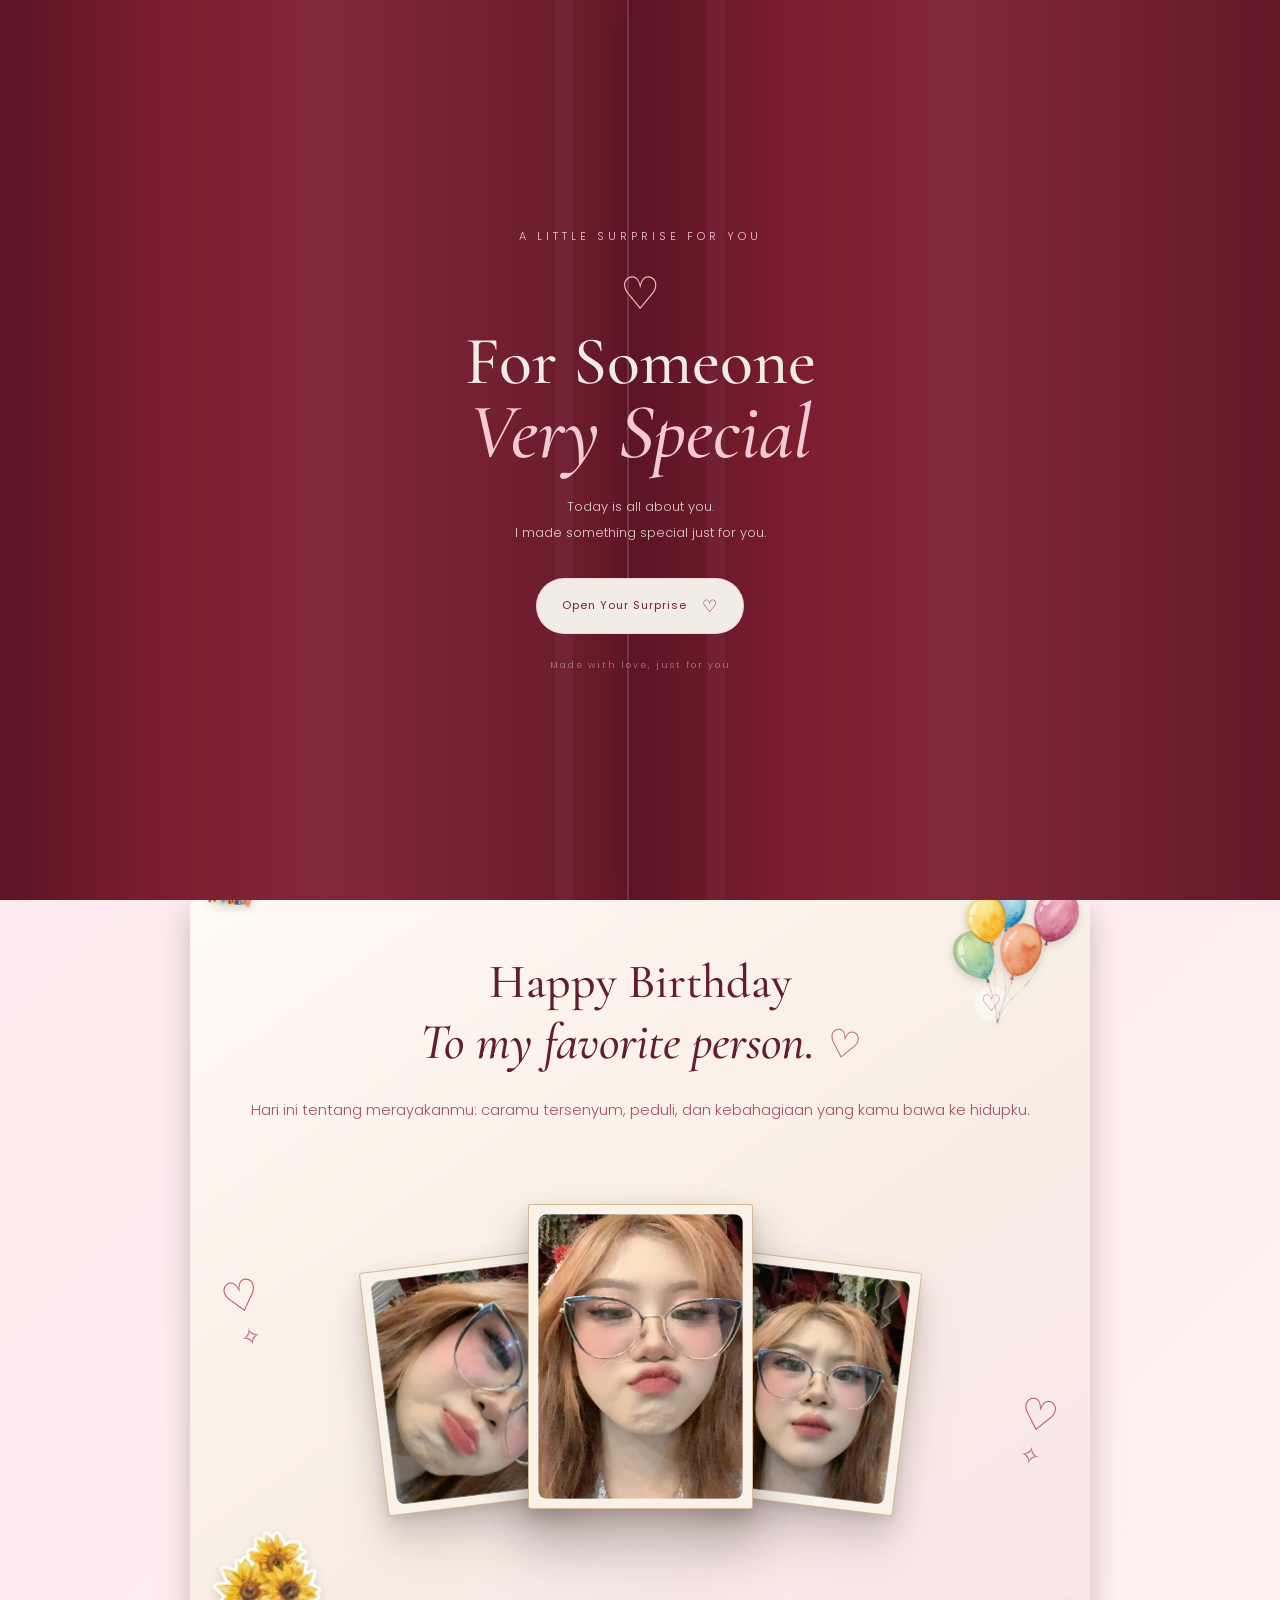
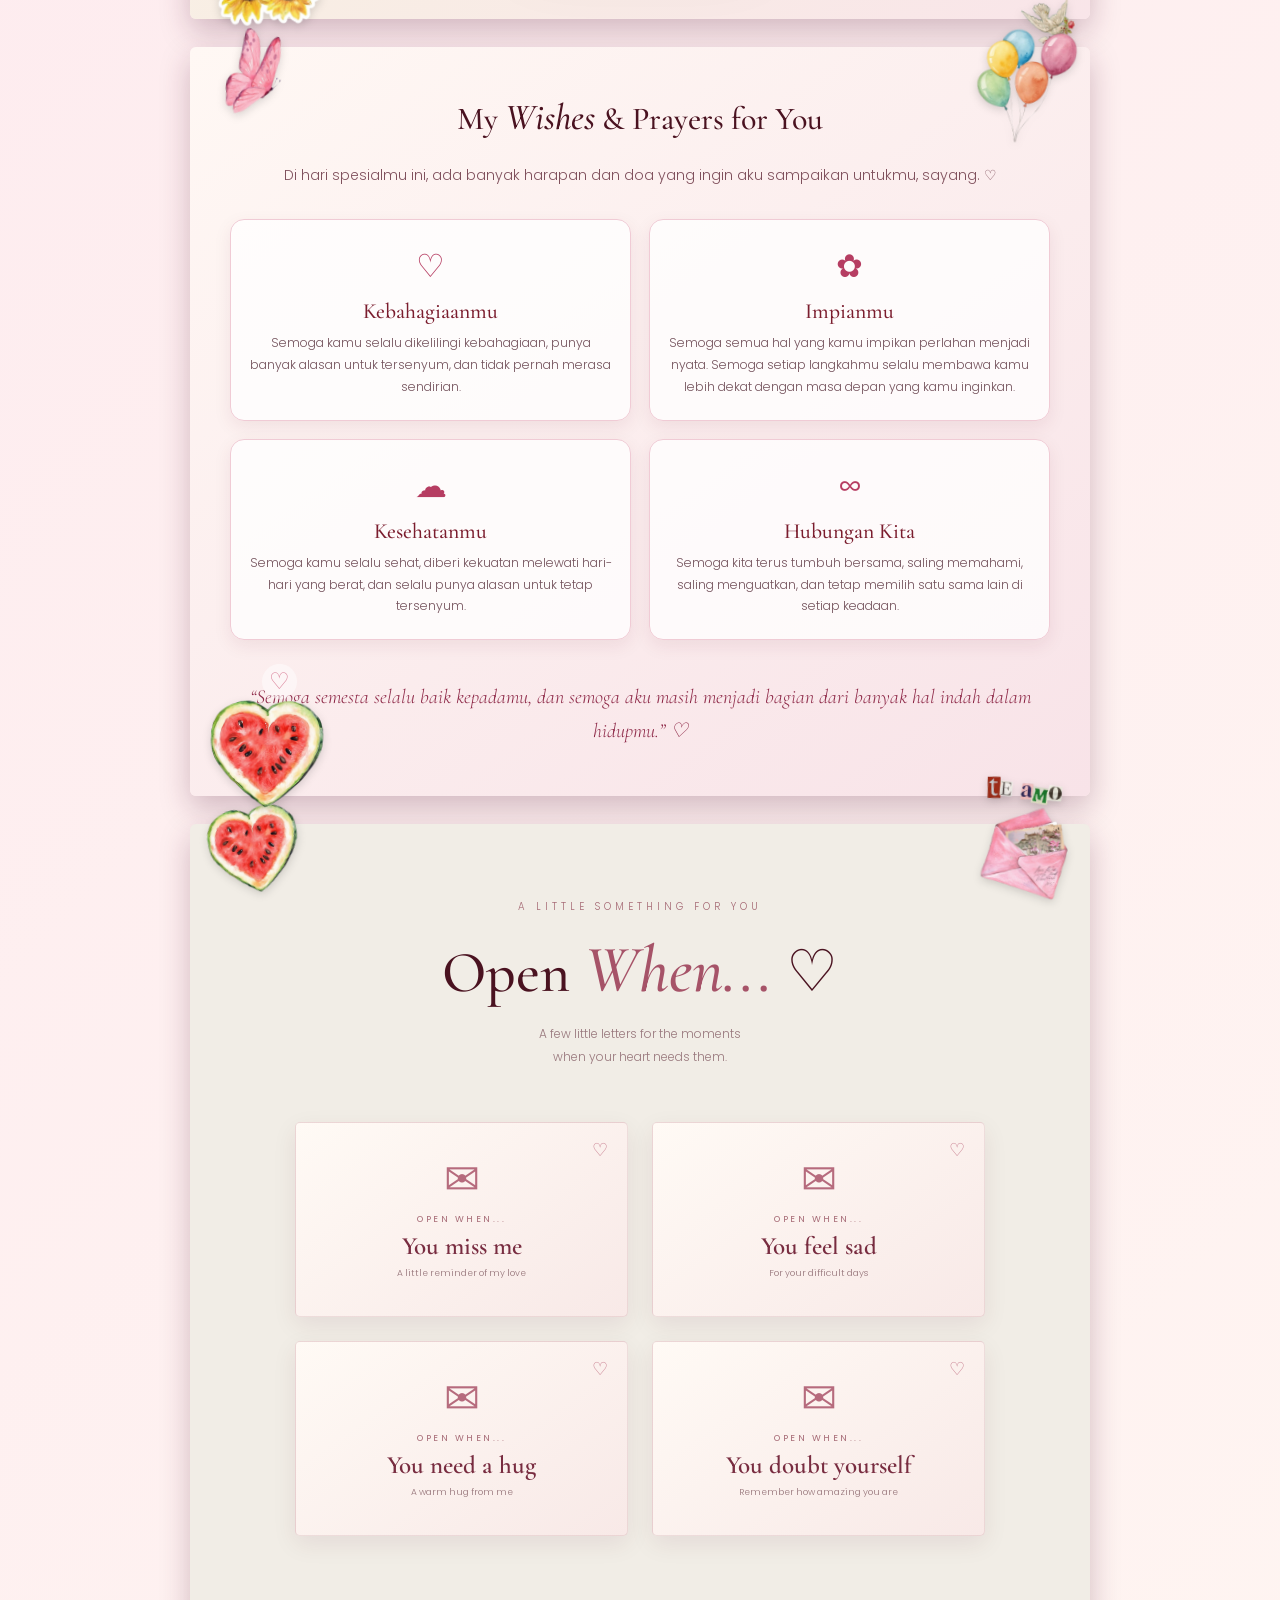
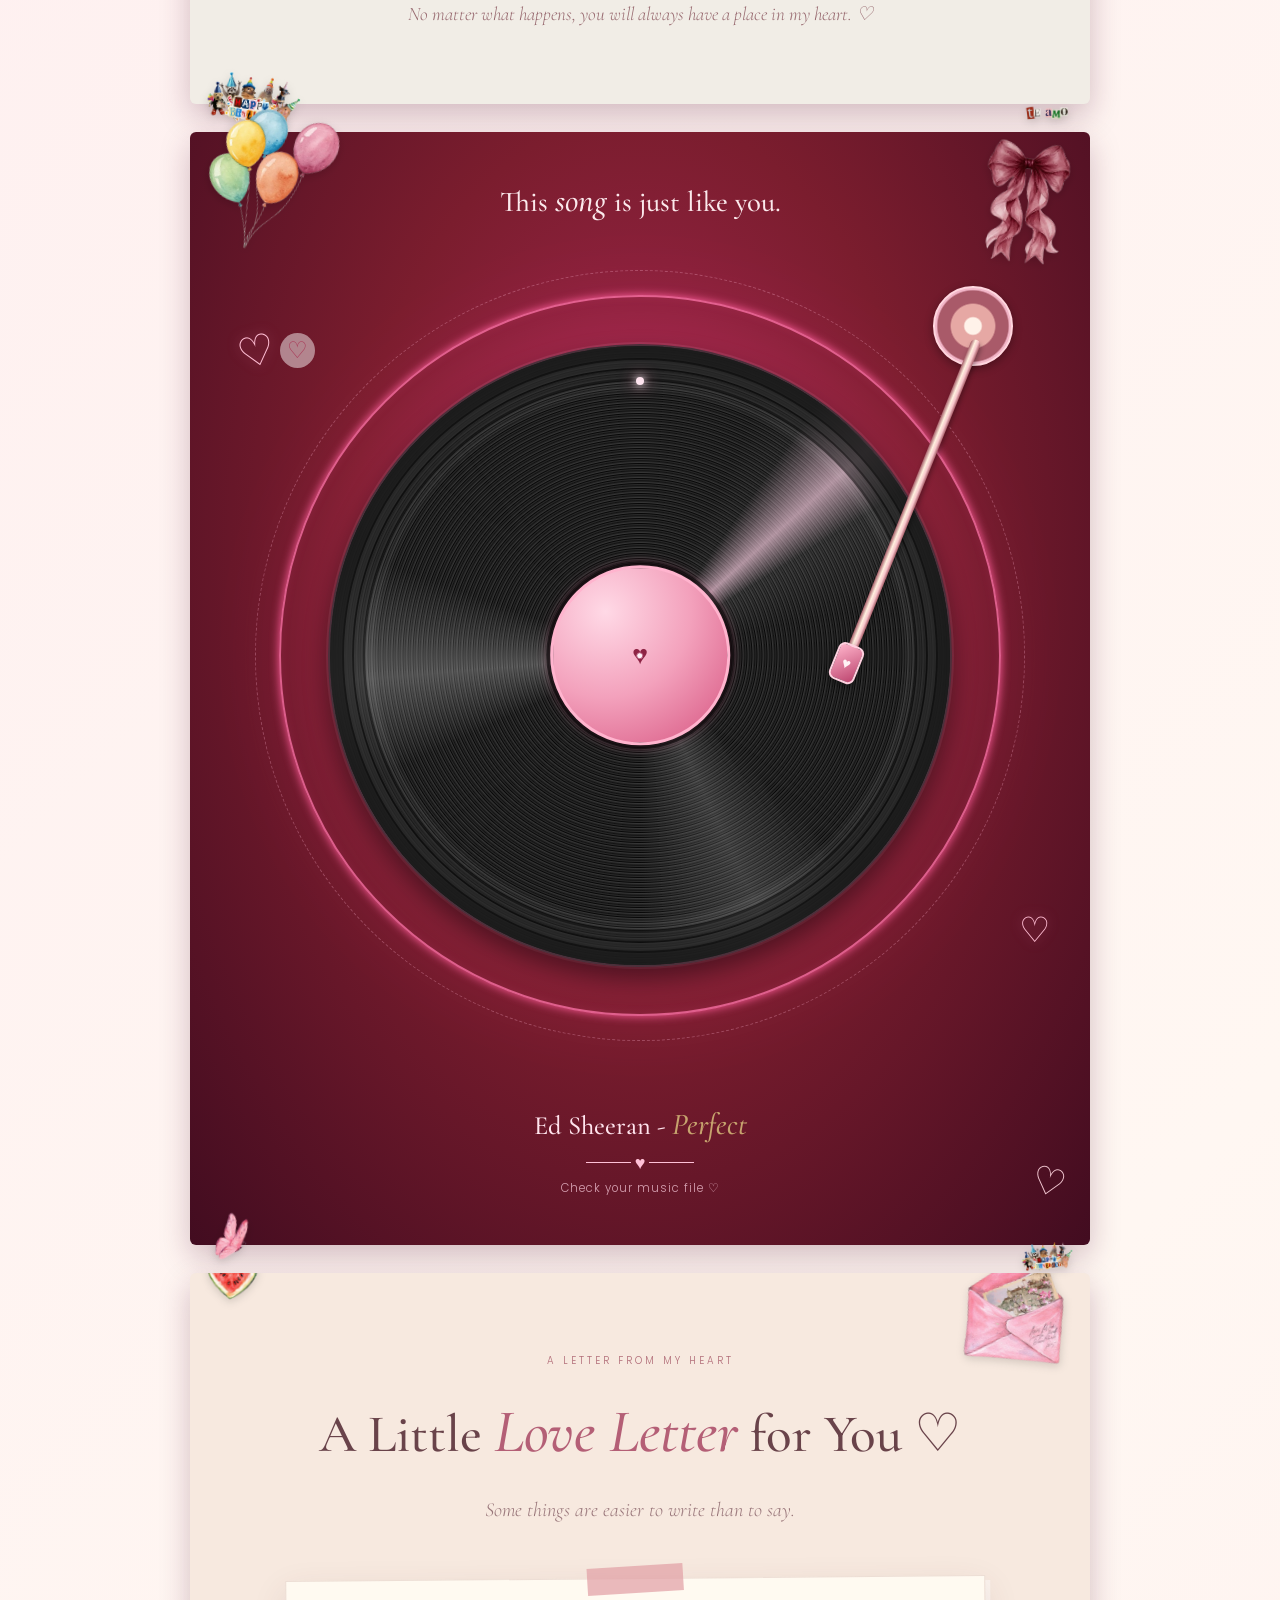
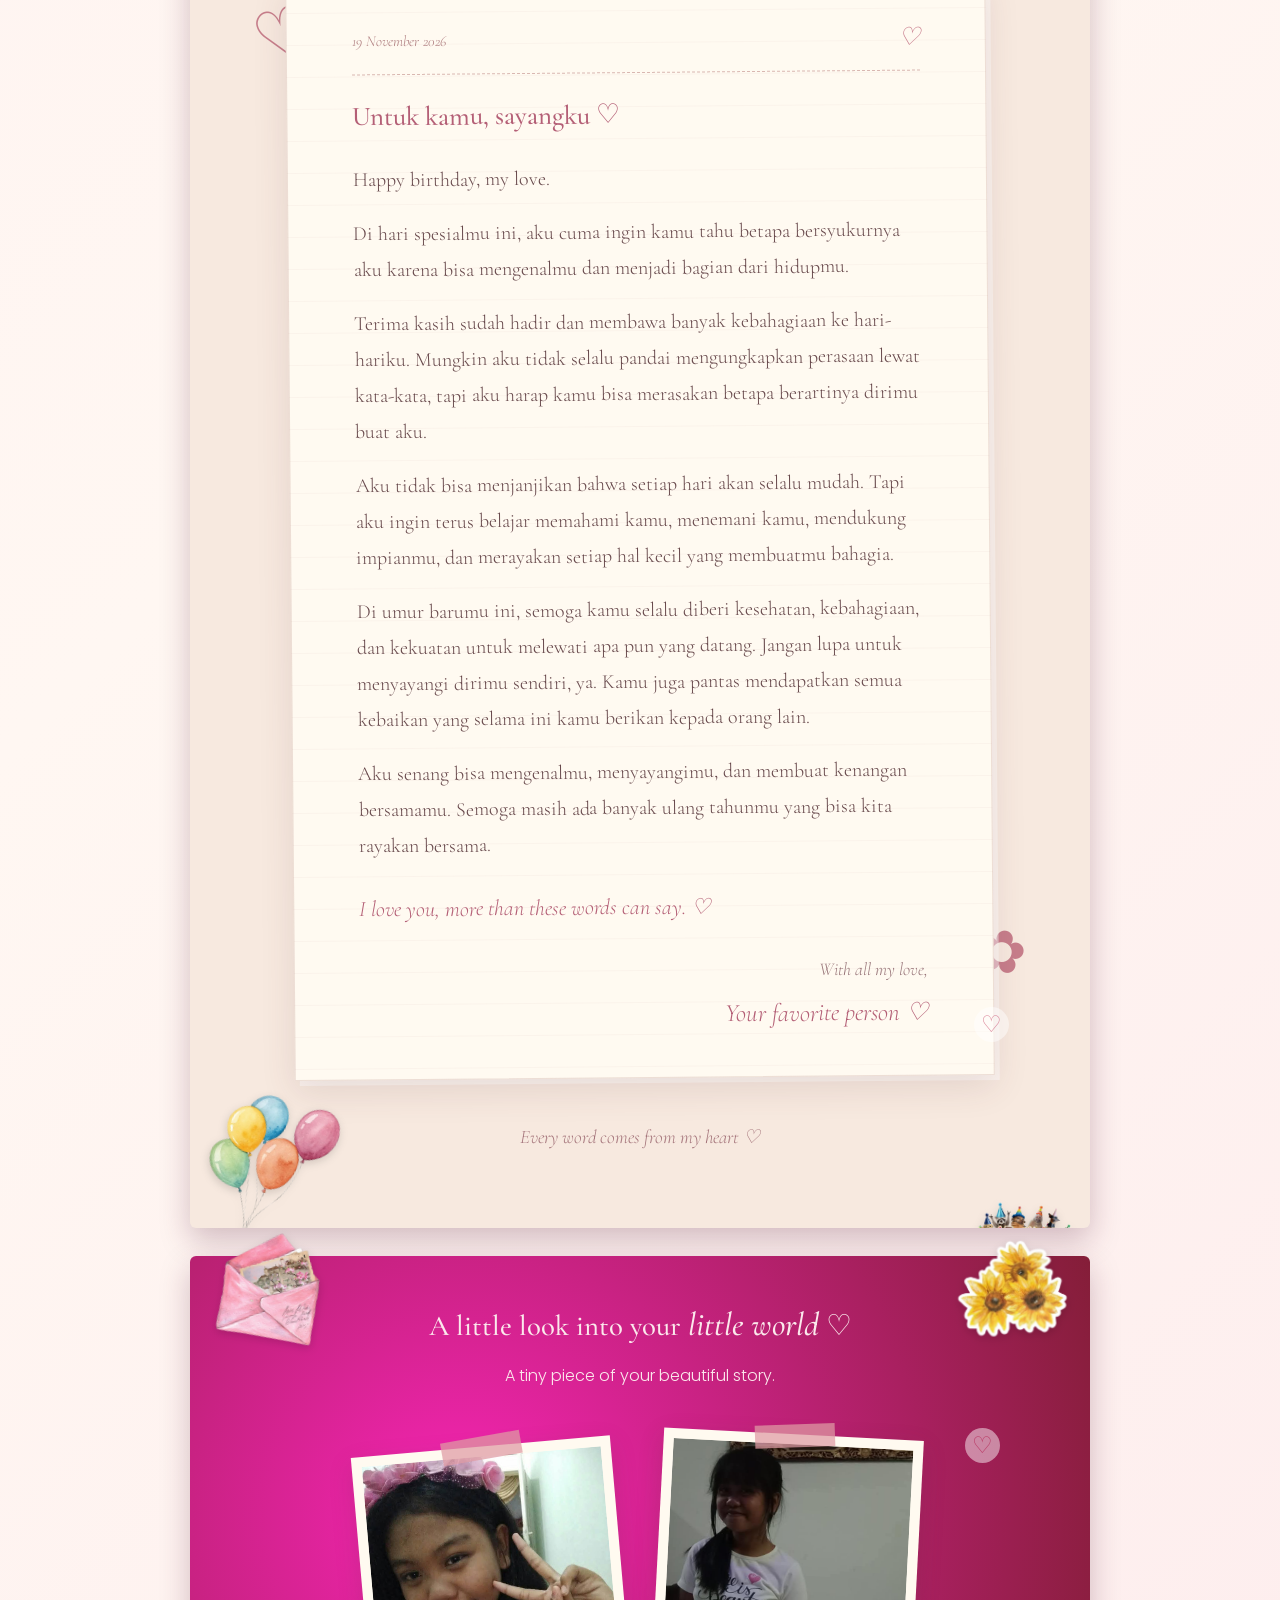
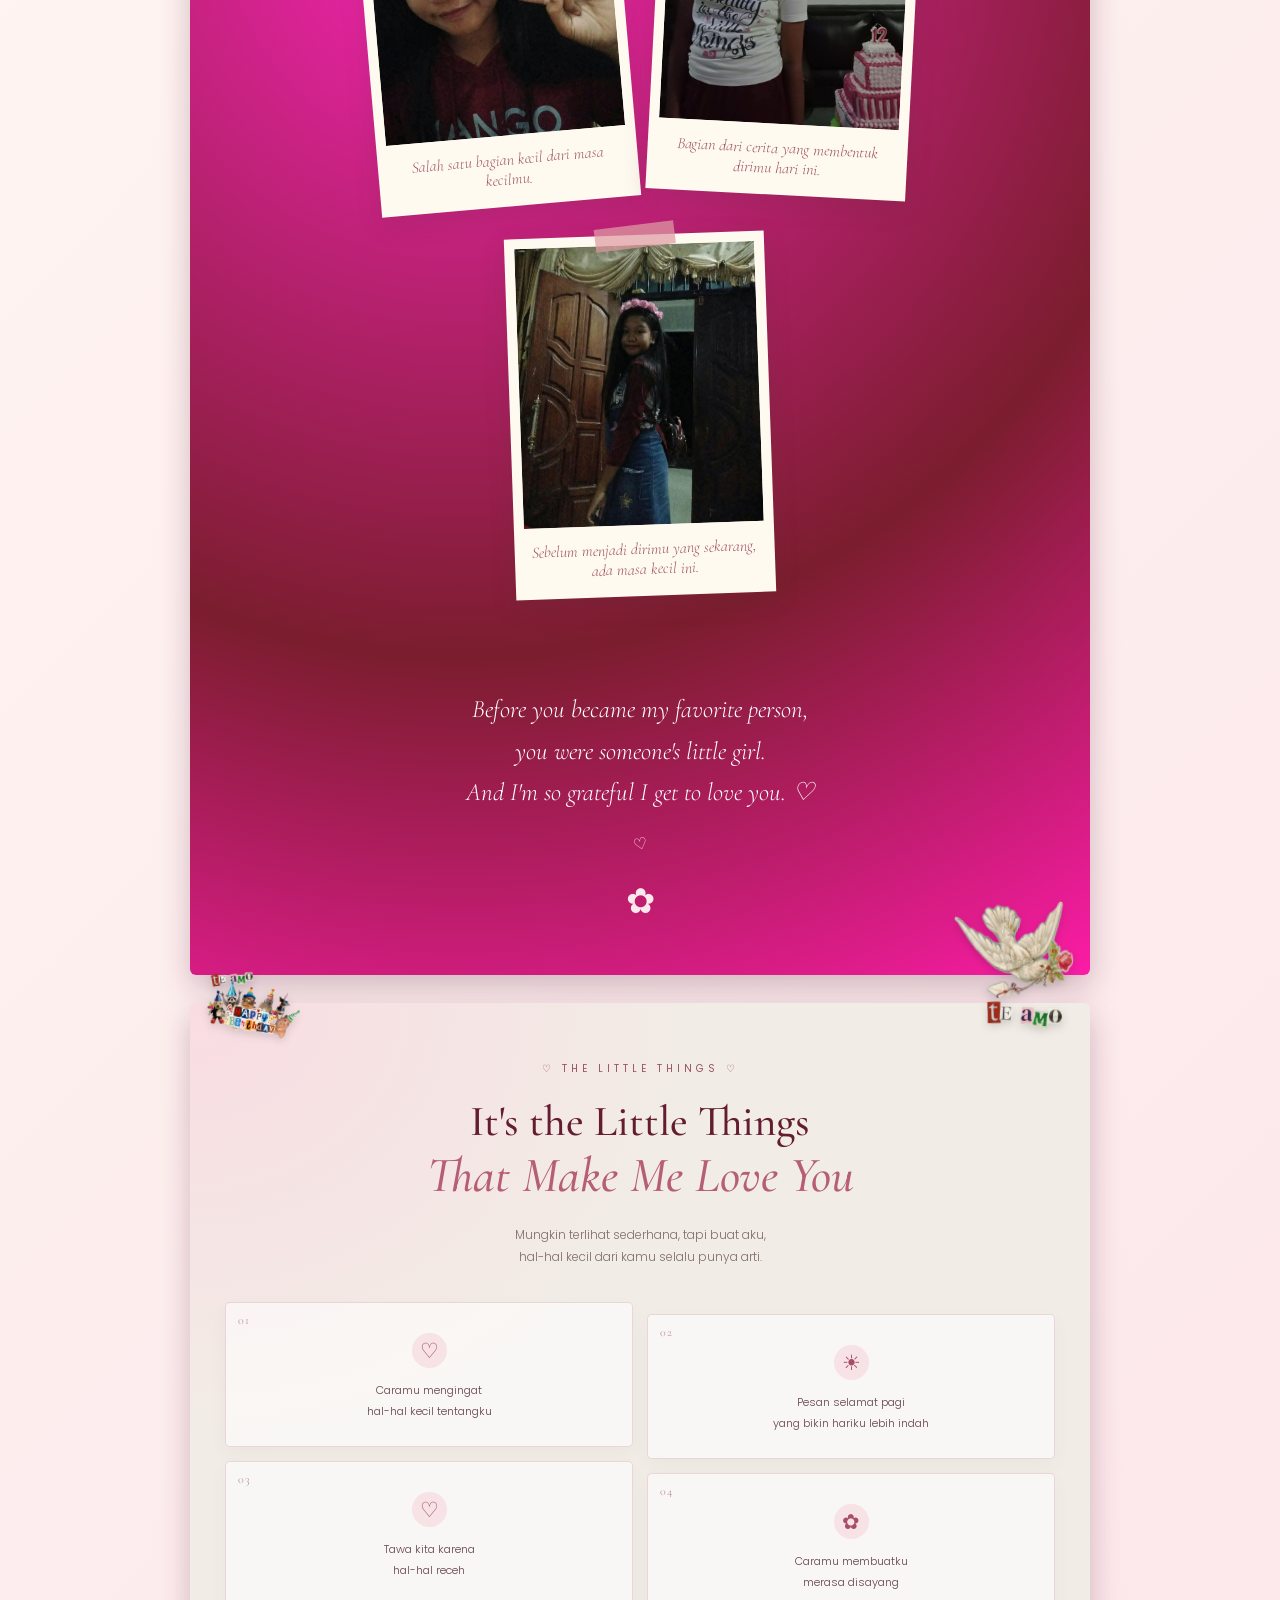
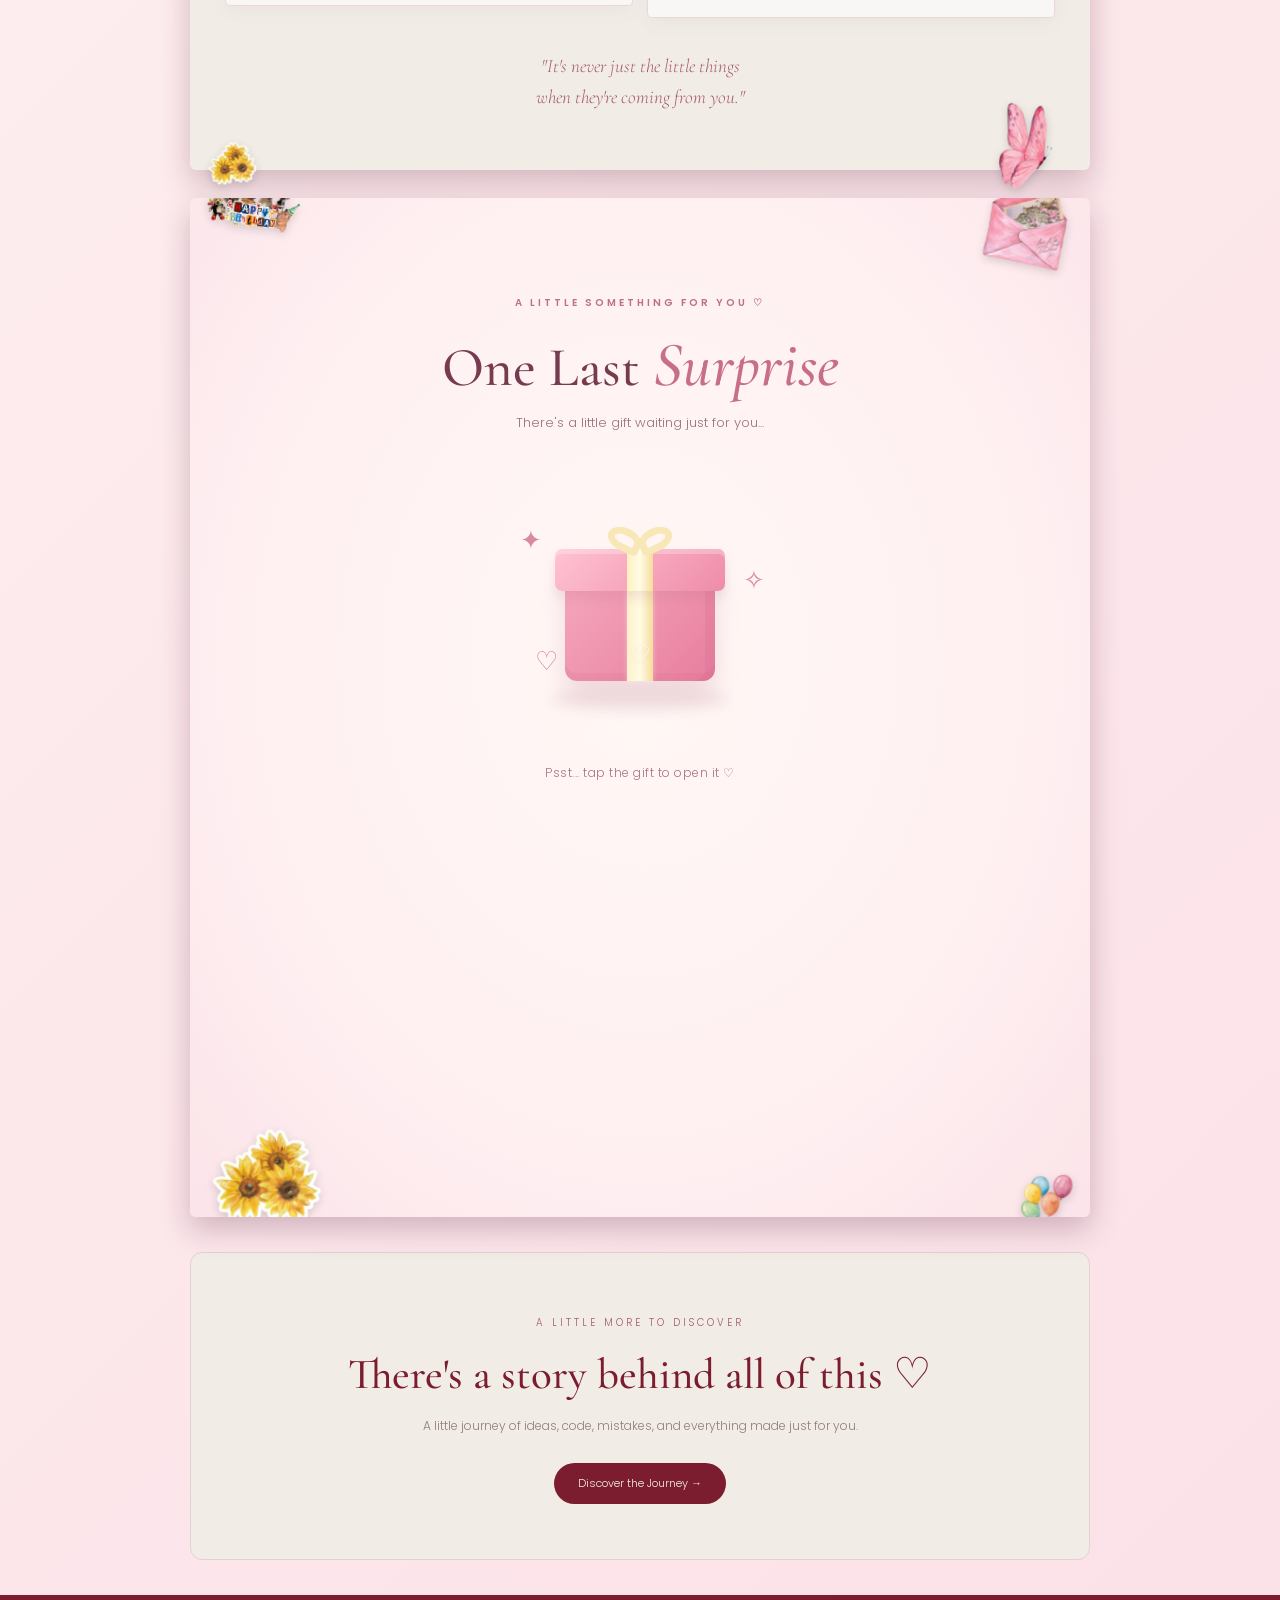
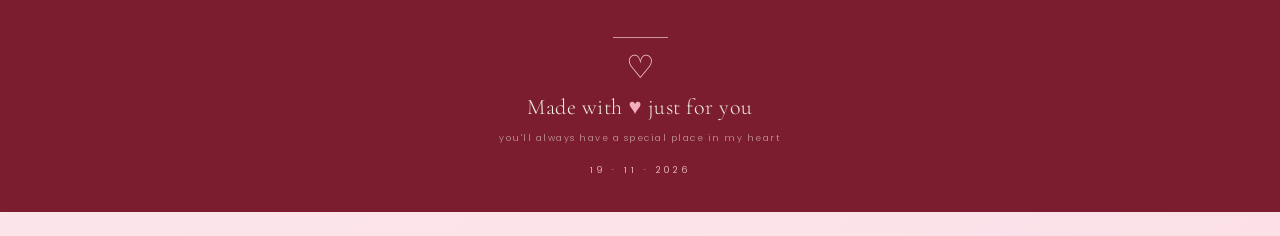
==== commit 587add5d: "Update print statement from 'Hello' to 'Goodbye'" ====
--- a/index.html
+++ b/index.html
@@ -753,4 +753,4 @@
 </footer>
 <script src="script.js"></script>
 </body>
-</html>+</html>
